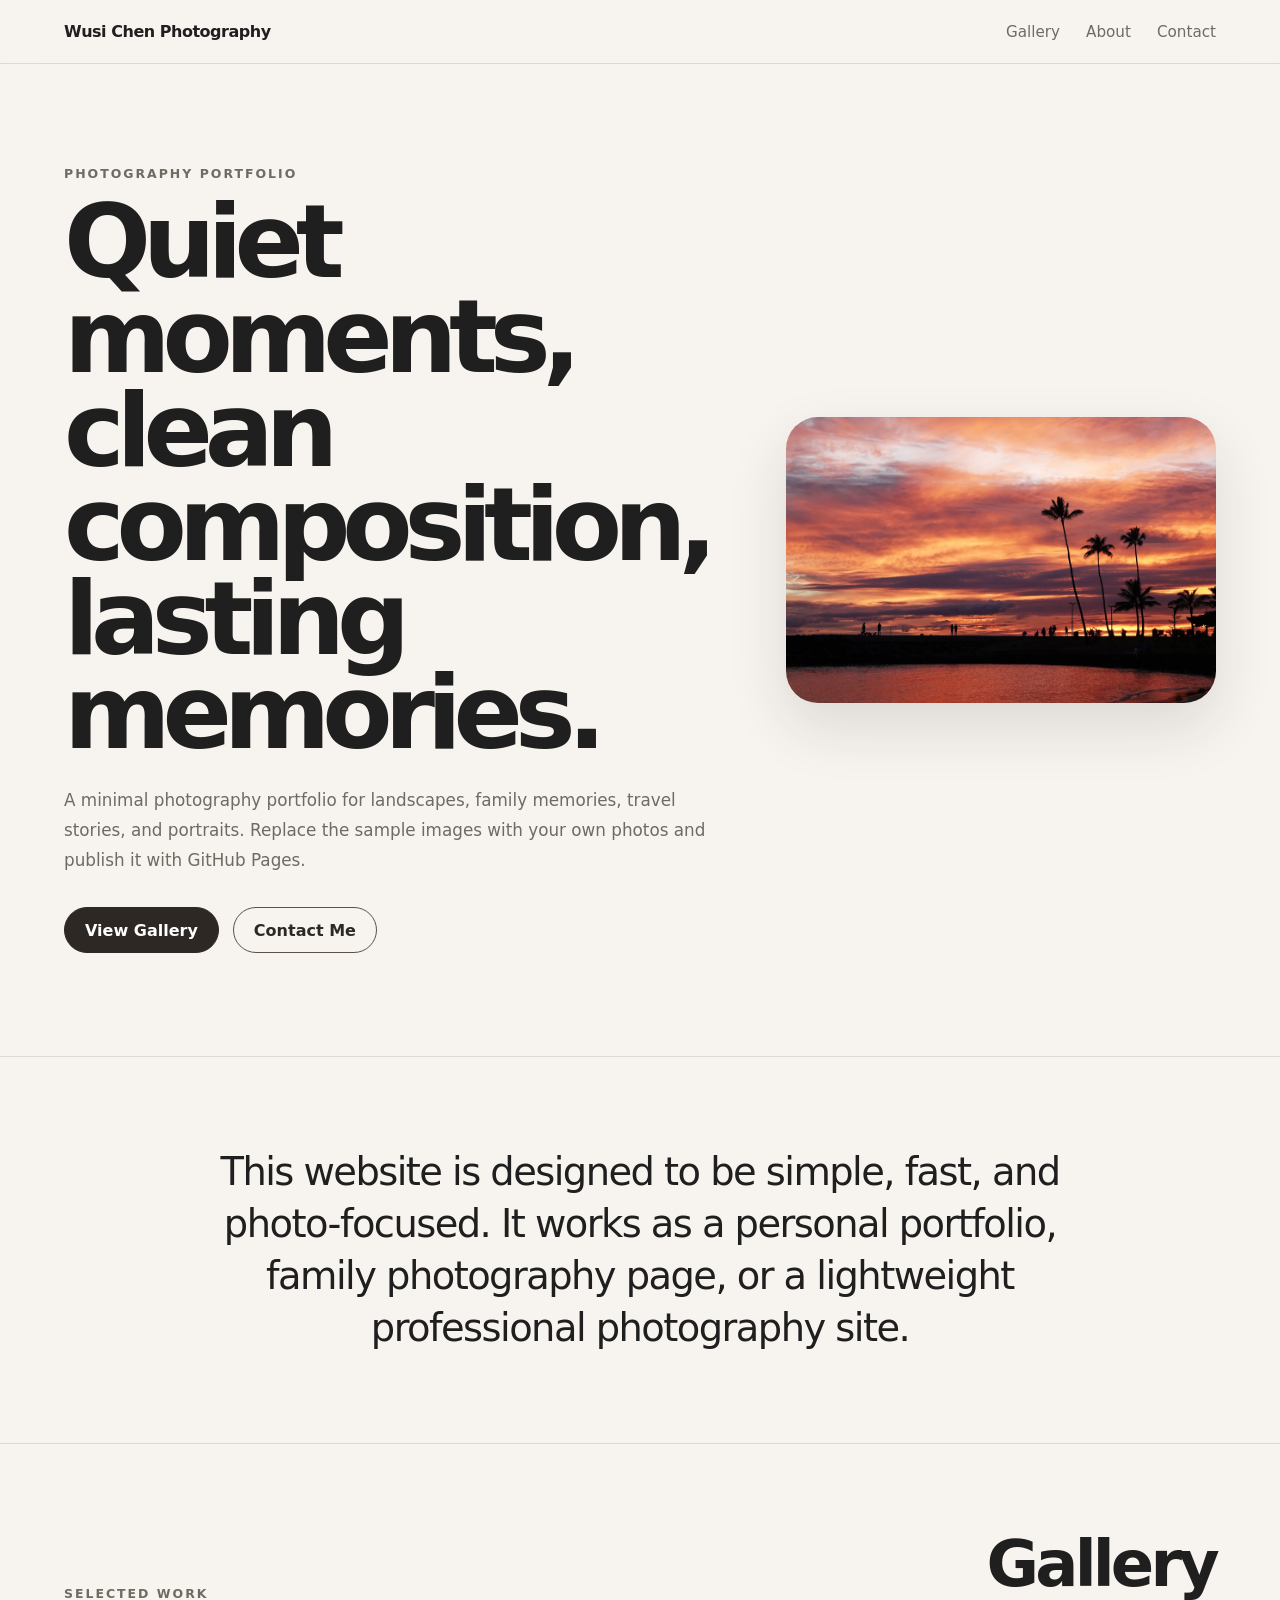
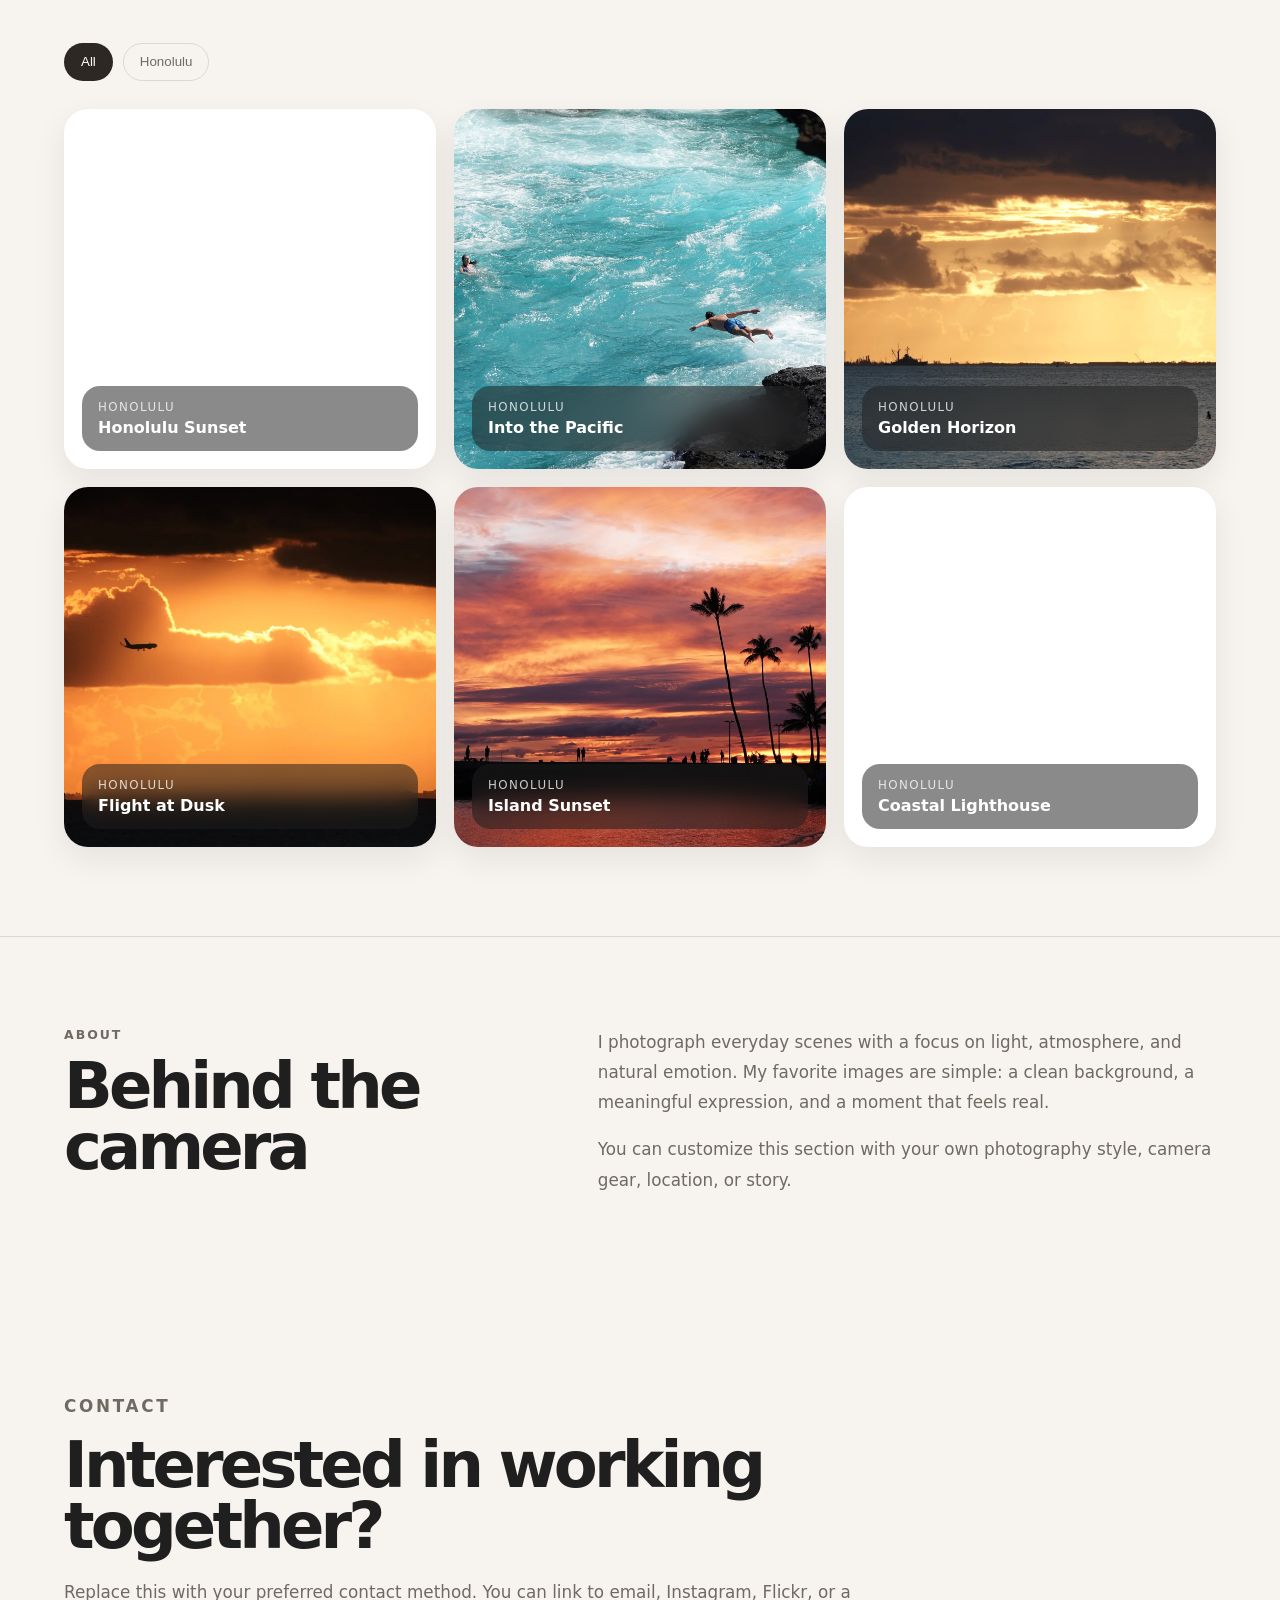
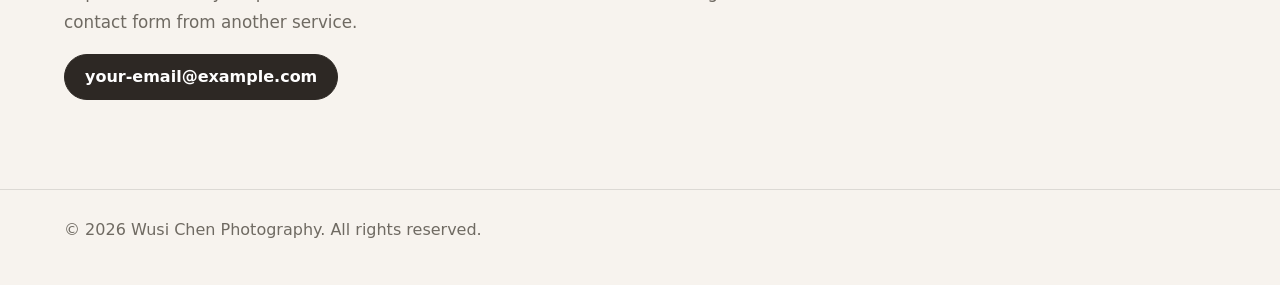
==== docs/index.html @ f258e21d "Update" ====
<!DOCTYPE html>
<html lang="en">
<head>
  <meta charset="UTF-8" />
  <meta name="viewport" content="width=device-width, initial-scale=1.0" />
  <title>Wusi Chen Photography</title>
  <meta name="description" content="A clean photography portfolio website for landscape, family, travel, and portrait photography." />
  <link rel="stylesheet" href="style.css" />
</head>
<body>
  <header class="site-header">
    <a class="logo" href="#home">Wusi Chen Photography</a>
    <button class="nav-toggle" aria-label="Open menu">☰</button>
    <nav class="nav">
      <a href="#gallery">Gallery</a>
      <a href="#about">About</a>
      <a href="#contact">Contact</a>
    </nav>
  </header>

  <main id="home">
    <section class="hero">
      <div class="hero-content">
        <p class="eyebrow">Photography Portfolio</p>
        <h1>Quiet moments, clean composition, lasting memories.</h1>
        <p class="hero-text">
          A minimal photography portfolio for landscapes, family memories, travel stories, and portraits.
          Replace the sample images with your own photos and publish it with GitHub Pages.
        </p>
        <div class="hero-actions">
          <a class="button primary" href="#gallery">View Gallery</a>
          <a class="button secondary" href="#contact">Contact Me</a>
        </div>
      </div>
      <div class="hero-image">
        <img src="assets/photos/DSC02413.webp" alt="Palm trees silhouetted against a vivid Honolulu sunset" fetchpriority="high" />
      </div>
    </section>

    <section class="section intro">
      <p>
        This website is designed to be simple, fast, and photo-focused. It works as a personal portfolio,
        family photography page, or a lightweight professional photography site.
      </p>
    </section>

    <section id="gallery" class="section">
      <div class="section-heading">
        <p class="eyebrow">Selected Work</p>
        <h2>Gallery</h2>
      </div>

      <div class="filter-bar" aria-label="Photo location filters">
        <button class="filter active" data-filter="all">All</button>
        <button class="filter" data-filter="honolulu">Honolulu</button>
      </div>

      <div class="gallery-grid">
        <figure class="photo-card" data-location="honolulu">
          <img src="assets/photos/DSC00319.webp" alt="Sunset glowing over the ocean in Honolulu" loading="lazy" decoding="async" />
          <figcaption>
            <span>Honolulu</span>
            <strong>Honolulu Sunset</strong>
          </figcaption>
        </figure>
        <figure class="photo-card" data-location="honolulu">
          <img src="assets/photos/DSC00466.webp" alt="Swimmers diving into turquoise Pacific waves" loading="lazy" decoding="async" />
          <figcaption>
            <span>Honolulu</span>
            <strong>Into the Pacific</strong>
          </figcaption>
        </figure>
        <figure class="photo-card" data-location="honolulu">
          <img src="assets/photos/DSC01789.webp" alt="Paddleboarders beneath a dramatic golden sky" loading="lazy" decoding="async" />
          <figcaption>
            <span>Honolulu</span>
            <strong>Golden Horizon</strong>
          </figcaption>
        </figure>
        <figure class="photo-card" data-location="honolulu">
          <img src="assets/photos/DSC01825.webp" alt="Airplane crossing orange sunset clouds over Honolulu" loading="lazy" decoding="async" />
          <figcaption>
            <span>Honolulu</span>
            <strong>Flight at Dusk</strong>
          </figcaption>
        </figure>
        <figure class="photo-card" data-location="honolulu">
          <img src="assets/photos/DSC02413.webp" alt="Palm trees silhouetted against a colorful island sunset" loading="lazy" decoding="async" />
          <figcaption>
            <span>Honolulu</span>
            <strong>Island Sunset</strong>
          </figcaption>
        </figure>
        <figure class="photo-card" data-location="honolulu">
          <img src="assets/photos/DSC05576.webp" alt="White lighthouse overlooking turquoise ocean waves" loading="lazy" decoding="async" />
          <figcaption>
            <span>Honolulu</span>
            <strong>Coastal Lighthouse</strong>
          </figcaption>
        </figure>
      </div>
    </section>

    <section id="about" class="section split">
      <div>
        <p class="eyebrow">About</p>
        <h2>Behind the camera</h2>
      </div>
      <div class="copy">
        <p>
          I photograph everyday scenes with a focus on light, atmosphere, and natural emotion.
          My favorite images are simple: a clean background, a meaningful expression, and a moment that feels real.
        </p>
        <p>
          You can customize this section with your own photography style, camera gear, location, or story.
        </p>
      </div>
    </section>

    <section id="contact" class="section contact">
      <p class="eyebrow">Contact</p>
      <h2>Interested in working together?</h2>
      <p>
        Replace this with your preferred contact method. You can link to email, Instagram, Flickr,
        or a contact form from another service.
      </p>
      <a class="button primary" href="mailto:your-email@example.com">your-email@example.com</a>
    </section>
  </main>

  <footer class="site-footer">
    <p>© <span id="year"></span> Wusi Chen Photography. All rights reserved.</p>
  </footer>

  <div class="lightbox" role="dialog" aria-modal="true" aria-label="Photo preview" hidden>
    <button class="lightbox-close" type="button" aria-label="Close photo preview">&times;</button>
    <figure class="lightbox-content">
      <img class="lightbox-image" src="" alt="" />
      <figcaption class="lightbox-caption"></figcaption>
    </figure>
  </div>

  <script src="script.js"></script>
</body>
</html>
---- docs/style.css ----
:root {
  --bg: #f7f3ee;
  --text: #1f1f1f;
  --muted: #6f6a62;
  --card: #ffffff;
  --line: rgba(31, 31, 31, 0.12);
  --accent: #5c5147;
  --accent-dark: #2d2824;
  --shadow: 0 24px 60px rgba(31, 31, 31, 0.12);
}

* {
  box-sizing: border-box;
}

html {
  scroll-behavior: smooth;
}

body {
  margin: 0;
  font-family: Inter, ui-sans-serif, system-ui, -apple-system, BlinkMacSystemFont, "Segoe UI", sans-serif;
  color: var(--text);
  background: var(--bg);
}

body.lightbox-open {
  overflow: hidden;
}

img {
  display: block;
  width: 100%;
}

a {
  color: inherit;
  text-decoration: none;
}

.site-header {
  position: sticky;
  top: 0;
  z-index: 10;
  display: flex;
  align-items: center;
  justify-content: space-between;
  padding: 22px clamp(20px, 5vw, 72px);
  background: rgba(247, 243, 238, 0.86);
  border-bottom: 1px solid var(--line);
  backdrop-filter: blur(16px);
}

.logo {
  font-weight: 700;
  letter-spacing: -0.03em;
}

.nav {
  display: flex;
  align-items: center;
  gap: 26px;
  color: var(--muted);
  font-size: 0.95rem;
}

.nav a:hover {
  color: var(--text);
}

.nav-toggle {
  display: none;
  border: 0;
  background: transparent;
  font-size: 1.7rem;
  cursor: pointer;
}

.hero {
  display: grid;
  grid-template-columns: 1fr minmax(320px, 560px);
  align-items: center;
  gap: clamp(30px, 6vw, 80px);
  padding: clamp(56px, 8vw, 110px) clamp(20px, 5vw, 72px);
}

.hero-content {
  max-width: 720px;
}

.eyebrow {
  margin: 0 0 14px;
  color: var(--muted);
  font-size: 0.78rem;
  font-weight: 700;
  letter-spacing: 0.16em;
  text-transform: uppercase;
}

h1, h2, h3, p {
  margin-top: 0;
}

h1 {
  margin-bottom: 24px;
  font-size: clamp(3rem, 8vw, 7.4rem);
  line-height: 0.92;
  letter-spacing: -0.08em;
}

h2 {
  margin-bottom: 20px;
  font-size: clamp(2rem, 5vw, 4.4rem);
  line-height: 0.95;
  letter-spacing: -0.06em;
}

h3 {
  margin-bottom: 10px;
  font-size: 1.2rem;
}

.hero-text,
.copy p,
.intro p,
.contact p {
  color: var(--muted);
  font-size: 1.05rem;
  line-height: 1.8;
}

.hero-actions {
  display: flex;
  flex-wrap: wrap;
  gap: 14px;
  margin-top: 32px;
}

.button {
  display: inline-flex;
  align-items: center;
  justify-content: center;
  min-height: 46px;
  padding: 0 20px;
  border: 1px solid var(--accent);
  border-radius: 999px;
  font-weight: 700;
  transition: transform 0.2s ease, background 0.2s ease;
}

.button:hover {
  transform: translateY(-2px);
}

.button.primary {
  color: #fff;
  background: var(--accent-dark);
  border-color: var(--accent-dark);
}

.button.secondary {
  color: var(--accent-dark);
}

.hero-image {
  overflow: hidden;
  border-radius: 32px;
  box-shadow: var(--shadow);
}

.section {
  padding: clamp(54px, 7vw, 96px) clamp(20px, 5vw, 72px);
}

.intro {
  border-top: 1px solid var(--line);
  border-bottom: 1px solid var(--line);
}

.intro p {
  max-width: 920px;
  margin: 0 auto;
  font-size: clamp(1.35rem, 3vw, 2.4rem);
  line-height: 1.35;
  letter-spacing: -0.04em;
  text-align: center;
  color: var(--text);
}

.section-heading {
  display: flex;
  align-items: end;
  justify-content: space-between;
  gap: 24px;
  margin-bottom: 28px;
}

.filter-bar {
  display: flex;
  flex-wrap: wrap;
  gap: 10px;
  margin-bottom: 28px;
}

.filter {
  min-height: 38px;
  padding: 0 16px;
  border: 1px solid var(--line);
  border-radius: 999px;
  color: var(--muted);
  background: transparent;
  cursor: pointer;
}

.filter.active,
.filter:hover {
  color: #fff;
  background: var(--accent-dark);
}

.gallery-grid {
  display: grid;
  grid-template-columns: repeat(3, 1fr);
  gap: 18px;
}

.photo-card {
  position: relative;
  overflow: hidden;
  height: 360px;
  margin: 0;
  border-radius: 24px;
  background: var(--card);
  box-shadow: 0 12px 32px rgba(31, 31, 31, 0.08);
  cursor: zoom-in;
}

.photo-card:focus-visible {
  outline: 3px solid var(--accent);
  outline-offset: 4px;
}

.photo-card img {
  height: 100%;
  object-fit: cover;
  transition: transform 0.45s ease;
}

.photo-card:hover img {
  transform: scale(1.045);
}

.photo-card figcaption {
  position: absolute;
  left: 18px;
  right: 18px;
  bottom: 18px;
  padding: 14px 16px;
  border-radius: 18px;
  color: #fff;
  background: rgba(31, 31, 31, 0.52);
  backdrop-filter: blur(12px);
}

.photo-card figcaption span {
  display: block;
  margin-bottom: 4px;
  font-size: 0.74rem;
  letter-spacing: 0.12em;
  text-transform: uppercase;
  opacity: 0.78;
}

.photo-card figcaption strong {
  font-size: 1rem;
}

.split {
  display: grid;
  grid-template-columns: 0.85fr 1.15fr;
  gap: clamp(28px, 6vw, 90px);
  border-top: 1px solid var(--line);
}

.copy {
  max-width: 760px;
}

.contact {
  max-width: 980px;
}

.site-footer {
  padding: 30px clamp(20px, 5vw, 72px);
  color: var(--muted);
  border-top: 1px solid var(--line);
}

.lightbox {
  position: fixed;
  inset: 0;
  z-index: 100;
  display: grid;
  place-items: center;
  padding: clamp(24px, 5vw, 64px);
  background: rgba(20, 18, 16, 0.9);
  opacity: 0;
  transition: opacity 0.2s ease;
}

.lightbox[hidden] {
  display: none;
}

.lightbox.open {
  opacity: 1;
}

.lightbox-content {
  max-width: min(1100px, 92vw);
  max-height: 88vh;
  margin: 0;
}

.lightbox-image {
  max-width: 100%;
  max-height: 80vh;
  width: auto;
  margin: 0 auto;
  border-radius: 18px;
  box-shadow: 0 30px 90px rgba(0, 0, 0, 0.4);
}

.lightbox-caption {
  margin-top: 14px;
  color: #fff;
  text-align: center;
  font-weight: 700;
}

.lightbox-close {
  position: absolute;
  top: 20px;
  right: 24px;
  width: 48px;
  height: 48px;
  border: 1px solid rgba(255, 255, 255, 0.35);
  border-radius: 50%;
  color: #fff;
  background: rgba(255, 255, 255, 0.1);
  font-size: 2rem;
  line-height: 1;
  cursor: pointer;
}

.lightbox-close:hover,
.lightbox-close:focus-visible {
  background: rgba(255, 255, 255, 0.22);
  outline: none;
}

@media (max-width: 900px) {
  .hero,
  .split,
  .gallery-grid {
    grid-template-columns: 1fr;
  }

  .hero-image {
    order: -1;
  }

  .photo-card {
    height: 300px;
  }

  .nav-toggle {
    display: block;
  }

  .nav {
    position: absolute;
    top: 73px;
    left: 20px;
    right: 20px;
    display: none;
    flex-direction: column;
    align-items: stretch;
    gap: 0;
    padding: 16px;
    border: 1px solid var(--line);
    border-radius: 18px;
    background: var(--bg);
    box-shadow: var(--shadow);
  }

  .nav.open {
    display: flex;
  }

  .nav a {
    padding: 12px 4px;
  }
}

@media (max-width: 560px) {
  .site-header {
    padding: 18px 20px;
  }

  h1 {
    font-size: clamp(2.5rem, 17vw, 4.8rem);
  }

  .hero-actions {
    flex-direction: column;
    align-items: stretch;
  }

  .button {
    width: 100%;
  }
}
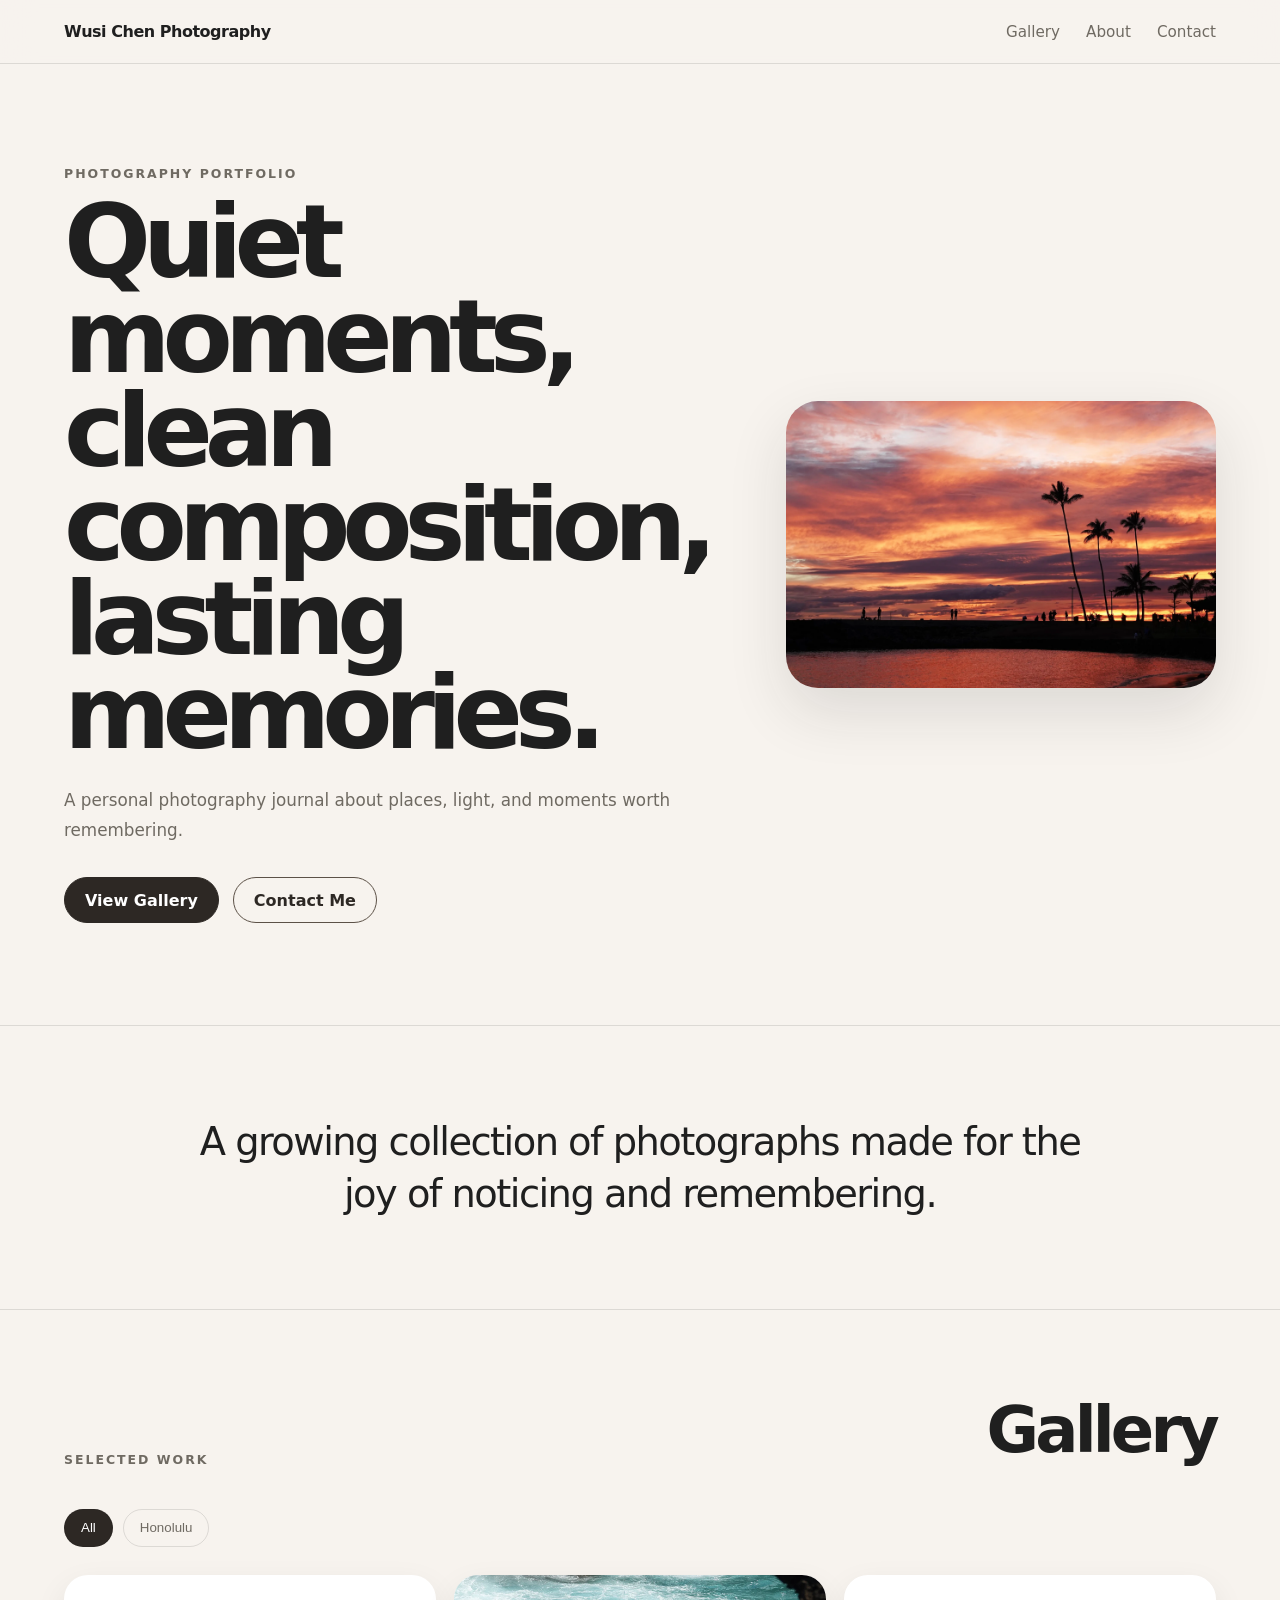
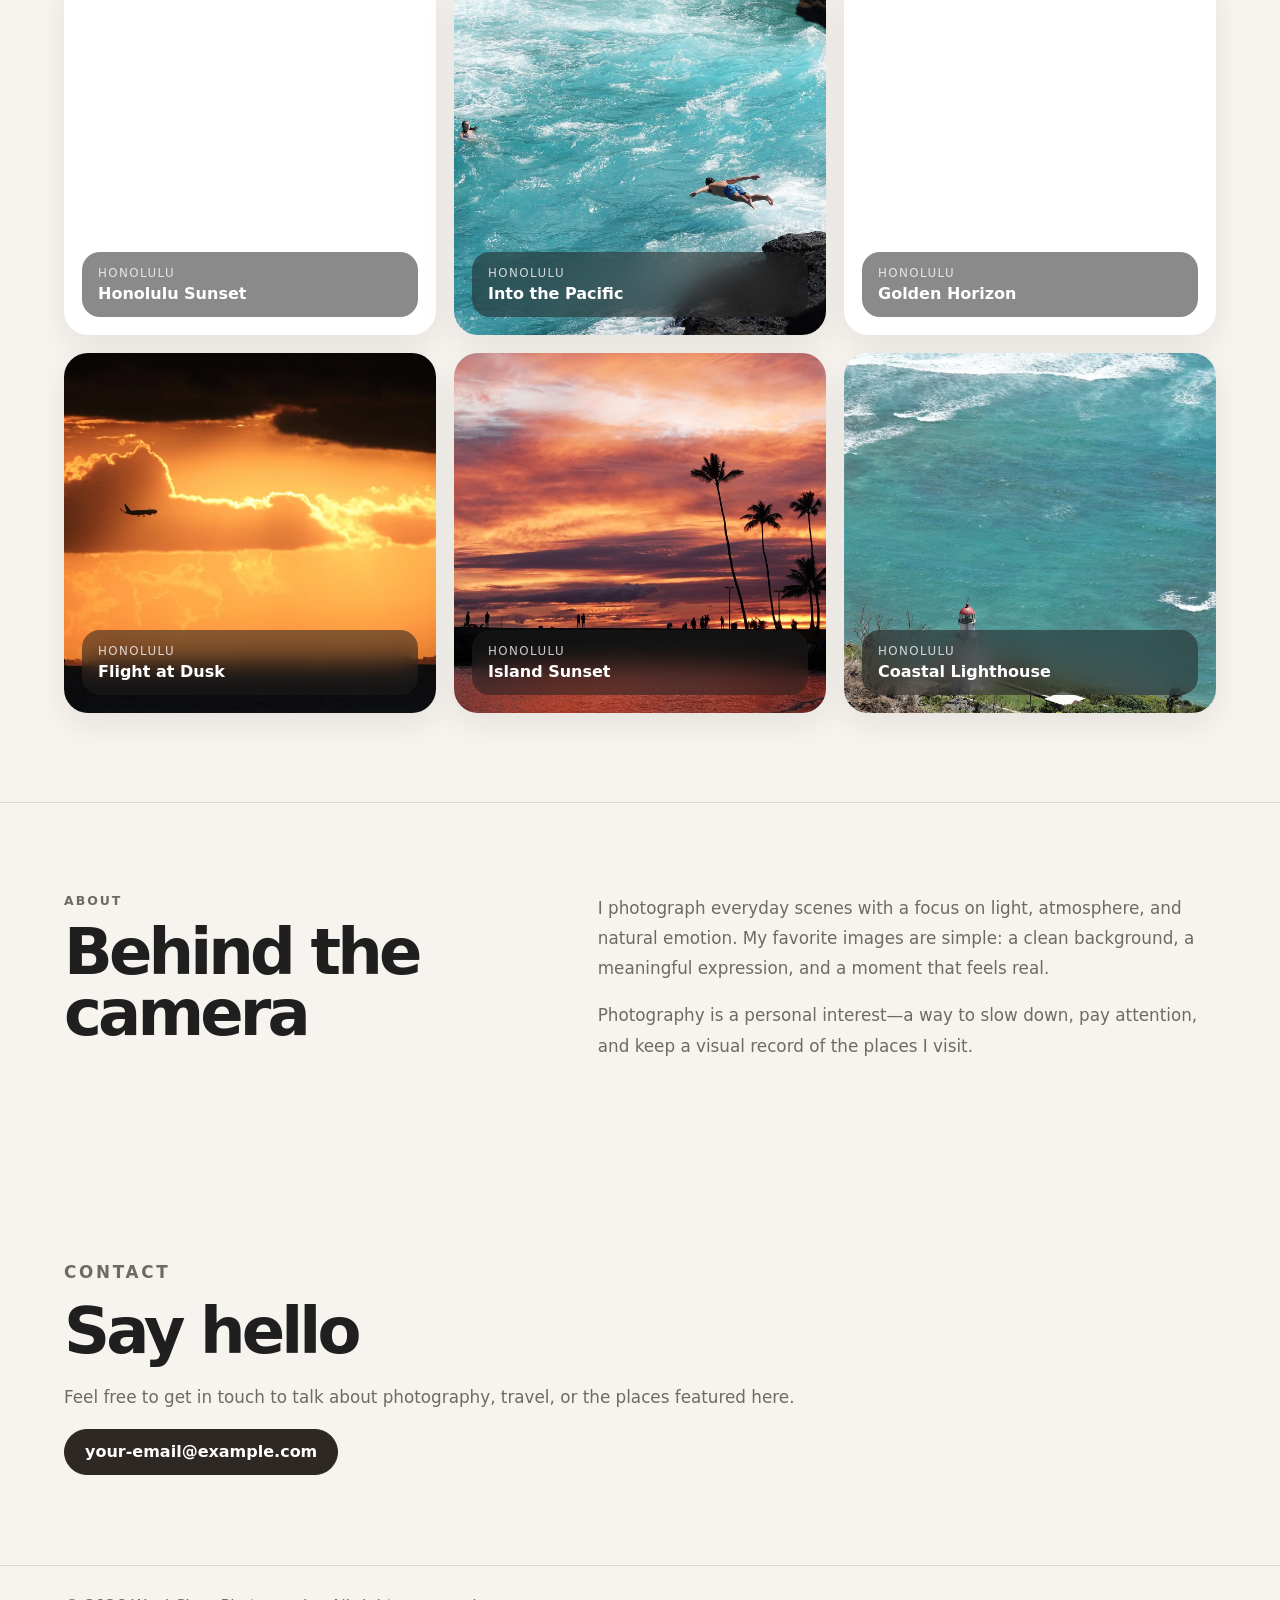
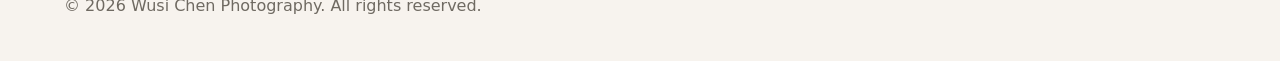
==== commit 124e7c07: "Update" ====
--- a/docs/index.html
+++ b/docs/index.html
@@ -4,7 +4,7 @@
   <meta charset="UTF-8" />
   <meta name="viewport" content="width=device-width, initial-scale=1.0" />
   <title>Wusi Chen Photography</title>
-  <meta name="description" content="A clean photography portfolio website for landscape, family, travel, and portrait photography." />
+  <meta name="description" content="A personal photography journal by Wusi Chen, featuring places, light, and travel memories." />
   <link rel="stylesheet" href="style.css" />
 </head>
 <body>
@@ -24,8 +24,7 @@
         <p class="eyebrow">Photography Portfolio</p>
         <h1>Quiet moments, clean composition, lasting memories.</h1>
         <p class="hero-text">
-          A minimal photography portfolio for landscapes, family memories, travel stories, and portraits.
-          Replace the sample images with your own photos and publish it with GitHub Pages.
+          A personal photography journal about places, light, and moments worth remembering.
         </p>
         <div class="hero-actions">
           <a class="button primary" href="#gallery">View Gallery</a>
@@ -39,8 +38,7 @@
 
     <section class="section intro">
       <p>
-        This website is designed to be simple, fast, and photo-focused. It works as a personal portfolio,
-        family photography page, or a lightweight professional photography site.
+        A growing collection of photographs made for the joy of noticing and remembering.
       </p>
     </section>
 
@@ -112,17 +110,16 @@
           My favorite images are simple: a clean background, a meaningful expression, and a moment that feels real.
         </p>
         <p>
-          You can customize this section with your own photography style, camera gear, location, or story.
+          Photography is a personal interest—a way to slow down, pay attention, and keep a visual record of the places I visit.
         </p>
       </div>
     </section>
 
     <section id="contact" class="section contact">
       <p class="eyebrow">Contact</p>
-      <h2>Interested in working together?</h2>
+      <h2>Say hello</h2>
       <p>
-        Replace this with your preferred contact method. You can link to email, Instagram, Flickr,
-        or a contact form from another service.
+        Feel free to get in touch to talk about photography, travel, or the places featured here.
       </p>
       <a class="button primary" href="mailto:your-email@example.com">your-email@example.com</a>
     </section>
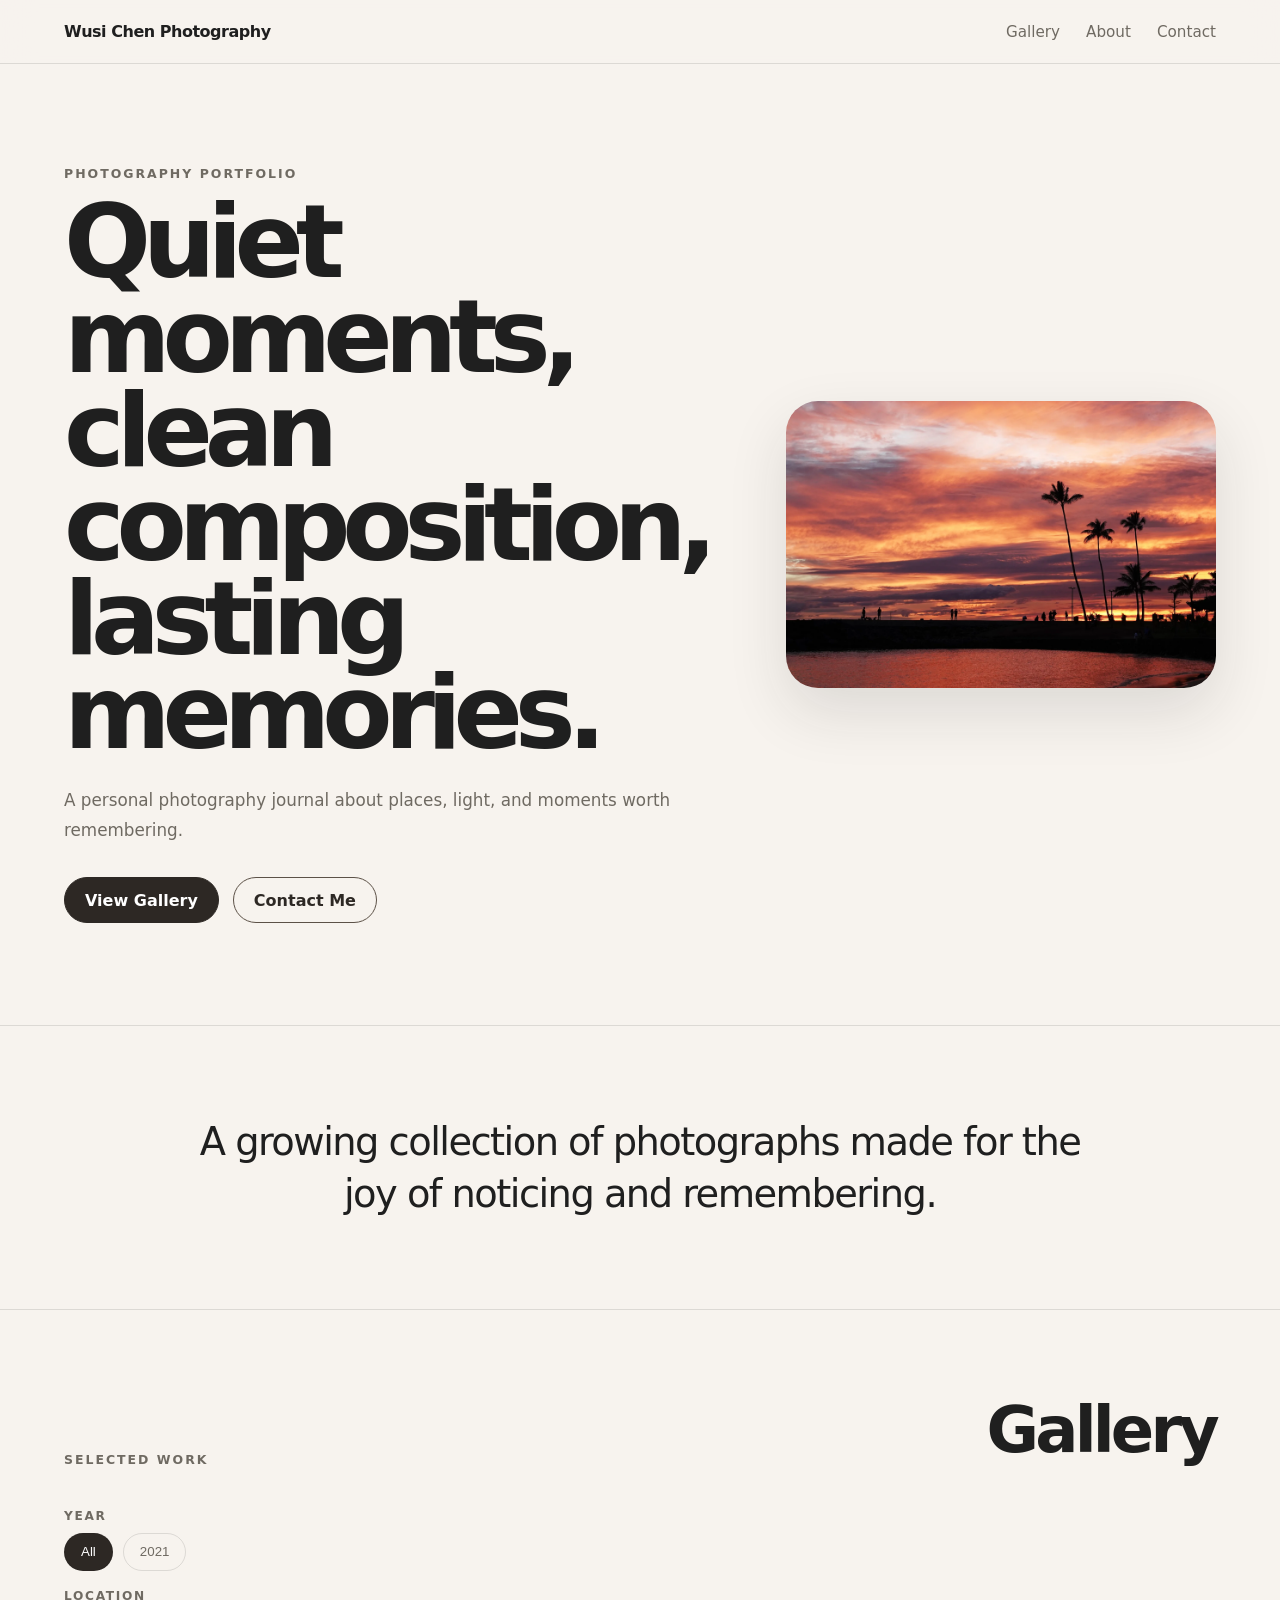
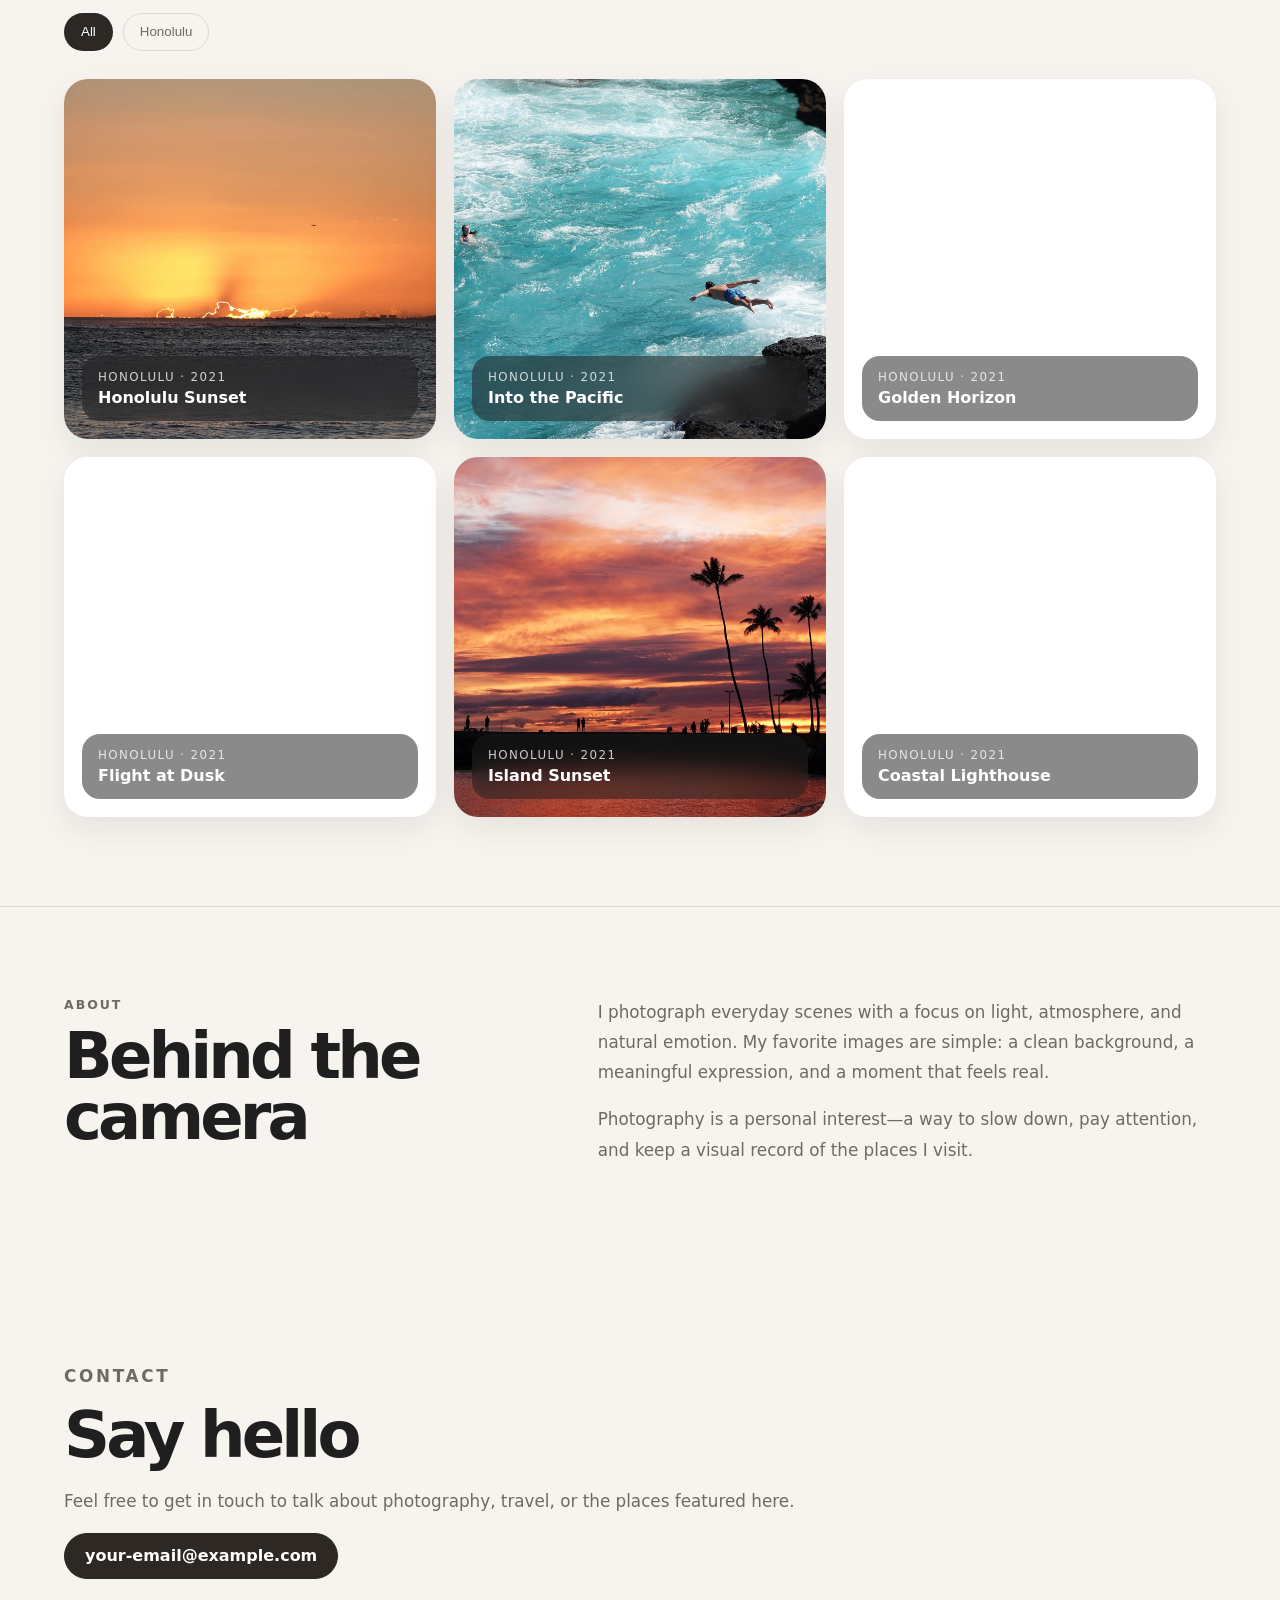
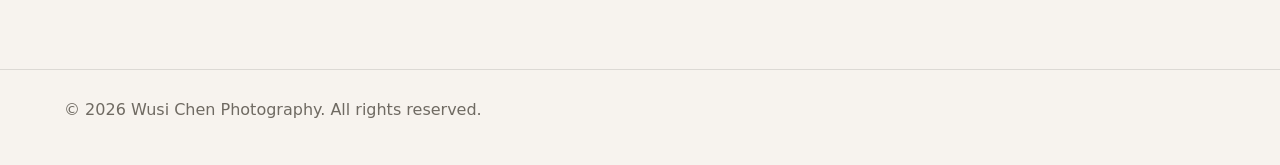
==== commit 4489a5ae: "Add year" ====
--- a/docs/index.html
+++ b/docs/index.html
@@ -48,55 +48,24 @@
         <h2>Gallery</h2>
       </div>
 
-      <div class="filter-bar" aria-label="Photo location filters">
-        <button class="filter active" data-filter="all">All</button>
-        <button class="filter" data-filter="honolulu">Honolulu</button>
+      <div class="gallery-filters" aria-label="Photo filters">
+        <div>
+          <p class="filter-label">Year</p>
+          <div class="filter-bar" data-filter-type="year" aria-label="Photo year filters">
+            <button class="filter active" data-filter="all">All</button>
+          </div>
+        </div>
+        <div>
+          <p class="filter-label">Location</p>
+          <div class="filter-bar" data-filter-type="location" aria-label="Photo location filters">
+            <button class="filter active" data-filter="all">All</button>
+          </div>
+        </div>
       </div>
 
       <div class="gallery-grid">
-        <figure class="photo-card" data-location="honolulu">
-          <img src="assets/photos/DSC00319.webp" alt="Sunset glowing over the ocean in Honolulu" loading="lazy" decoding="async" />
-          <figcaption>
-            <span>Honolulu</span>
-            <strong>Honolulu Sunset</strong>
-          </figcaption>
-        </figure>
-        <figure class="photo-card" data-location="honolulu">
-          <img src="assets/photos/DSC00466.webp" alt="Swimmers diving into turquoise Pacific waves" loading="lazy" decoding="async" />
-          <figcaption>
-            <span>Honolulu</span>
-            <strong>Into the Pacific</strong>
-          </figcaption>
-        </figure>
-        <figure class="photo-card" data-location="honolulu">
-          <img src="assets/photos/DSC01789.webp" alt="Paddleboarders beneath a dramatic golden sky" loading="lazy" decoding="async" />
-          <figcaption>
-            <span>Honolulu</span>
-            <strong>Golden Horizon</strong>
-          </figcaption>
-        </figure>
-        <figure class="photo-card" data-location="honolulu">
-          <img src="assets/photos/DSC01825.webp" alt="Airplane crossing orange sunset clouds over Honolulu" loading="lazy" decoding="async" />
-          <figcaption>
-            <span>Honolulu</span>
-            <strong>Flight at Dusk</strong>
-          </figcaption>
-        </figure>
-        <figure class="photo-card" data-location="honolulu">
-          <img src="assets/photos/DSC02413.webp" alt="Palm trees silhouetted against a colorful island sunset" loading="lazy" decoding="async" />
-          <figcaption>
-            <span>Honolulu</span>
-            <strong>Island Sunset</strong>
-          </figcaption>
-        </figure>
-        <figure class="photo-card" data-location="honolulu">
-          <img src="assets/photos/DSC05576.webp" alt="White lighthouse overlooking turquoise ocean waves" loading="lazy" decoding="async" />
-          <figcaption>
-            <span>Honolulu</span>
-            <strong>Coastal Lighthouse</strong>
-          </figcaption>
-        </figure>
       </div>
+      <p class="gallery-message" hidden></p>
     </section>
 
     <section id="about" class="section split">
--- a/docs/style.css
+++ b/docs/style.css
@@ -195,11 +195,25 @@
   margin-bottom: 28px;
 }
 
+.gallery-filters {
+  display: grid;
+  gap: 18px;
+  margin-bottom: 28px;
+}
+
+.filter-label {
+  margin: 0 0 10px;
+  color: var(--muted);
+  font-size: 0.76rem;
+  font-weight: 700;
+  letter-spacing: 0.14em;
+  text-transform: uppercase;
+}
+
 .filter-bar {
   display: flex;
   flex-wrap: wrap;
   gap: 10px;
-  margin-bottom: 28px;
 }
 
 .filter {
@@ -222,6 +236,12 @@
   display: grid;
   grid-template-columns: repeat(3, 1fr);
   gap: 18px;
+}
+
+.gallery-message {
+  margin: 18px 0 0;
+  color: var(--muted);
+  line-height: 1.7;
 }
 
 .photo-card {
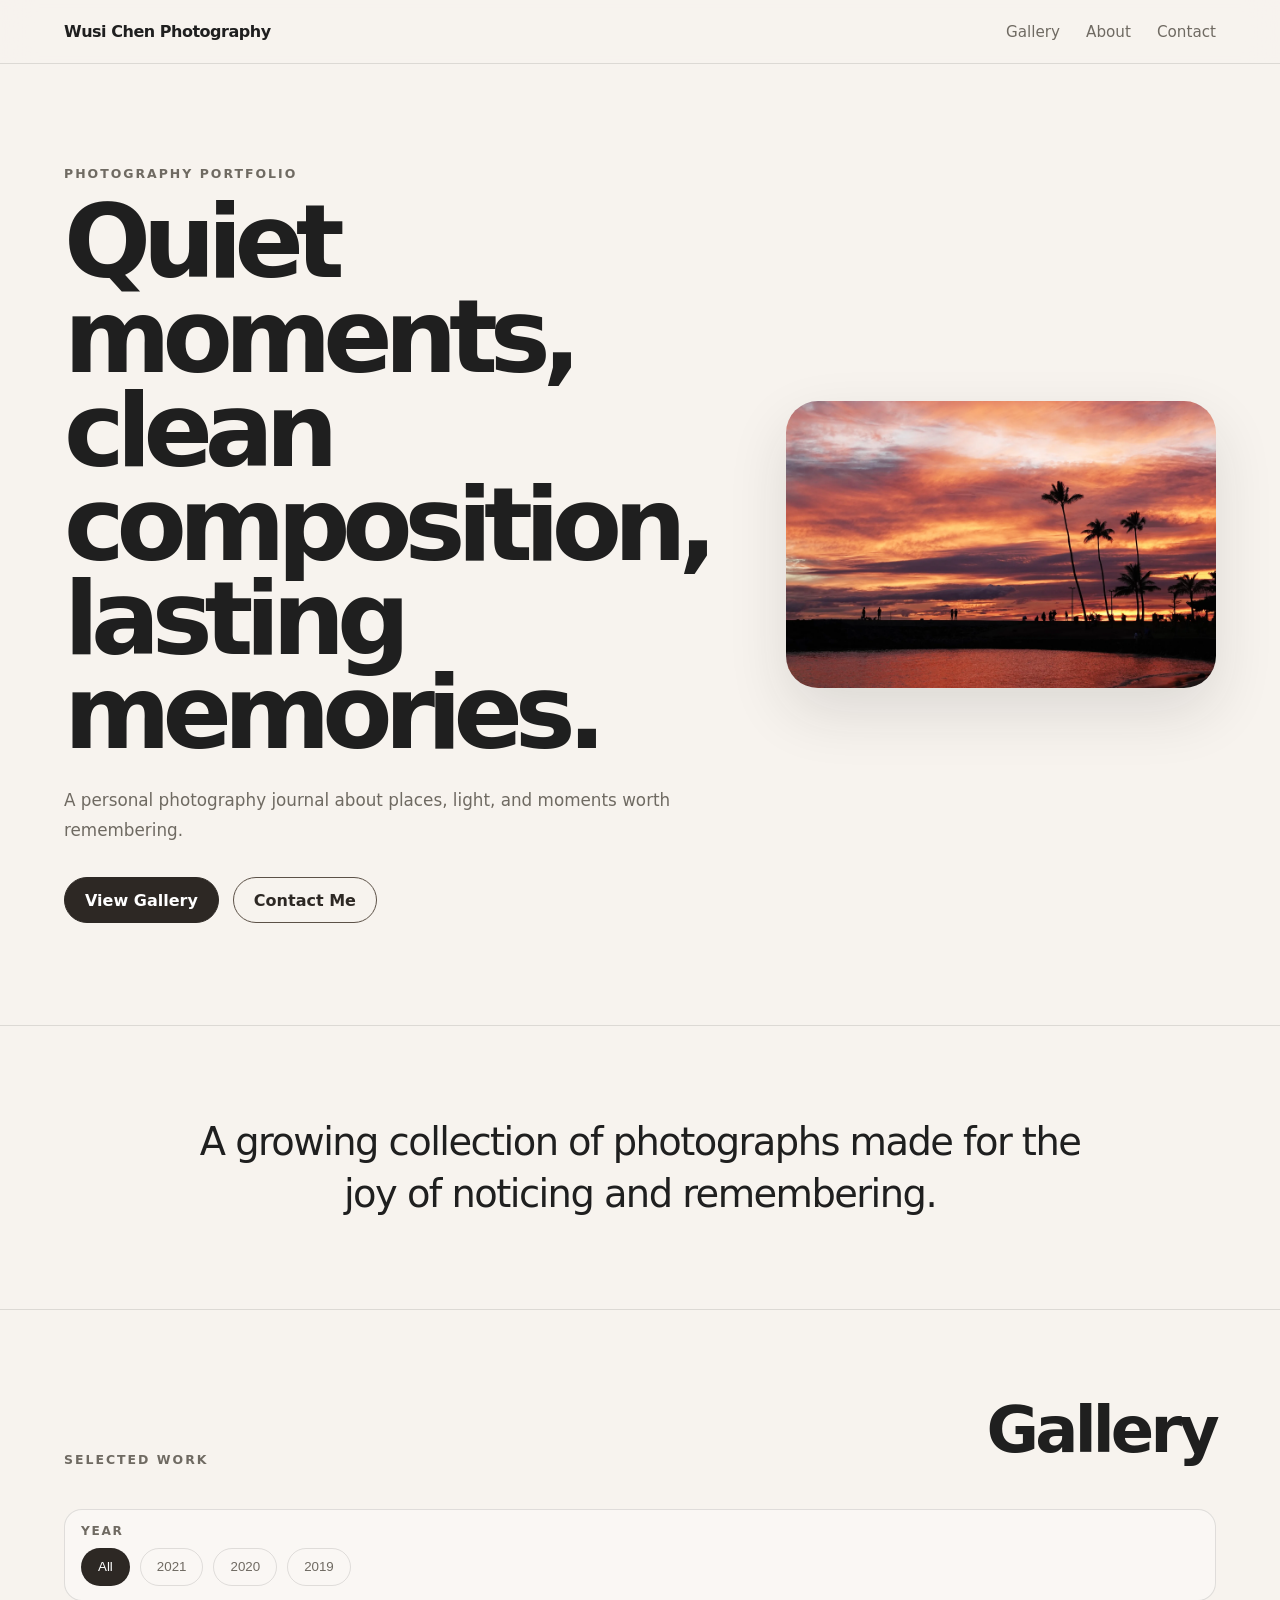
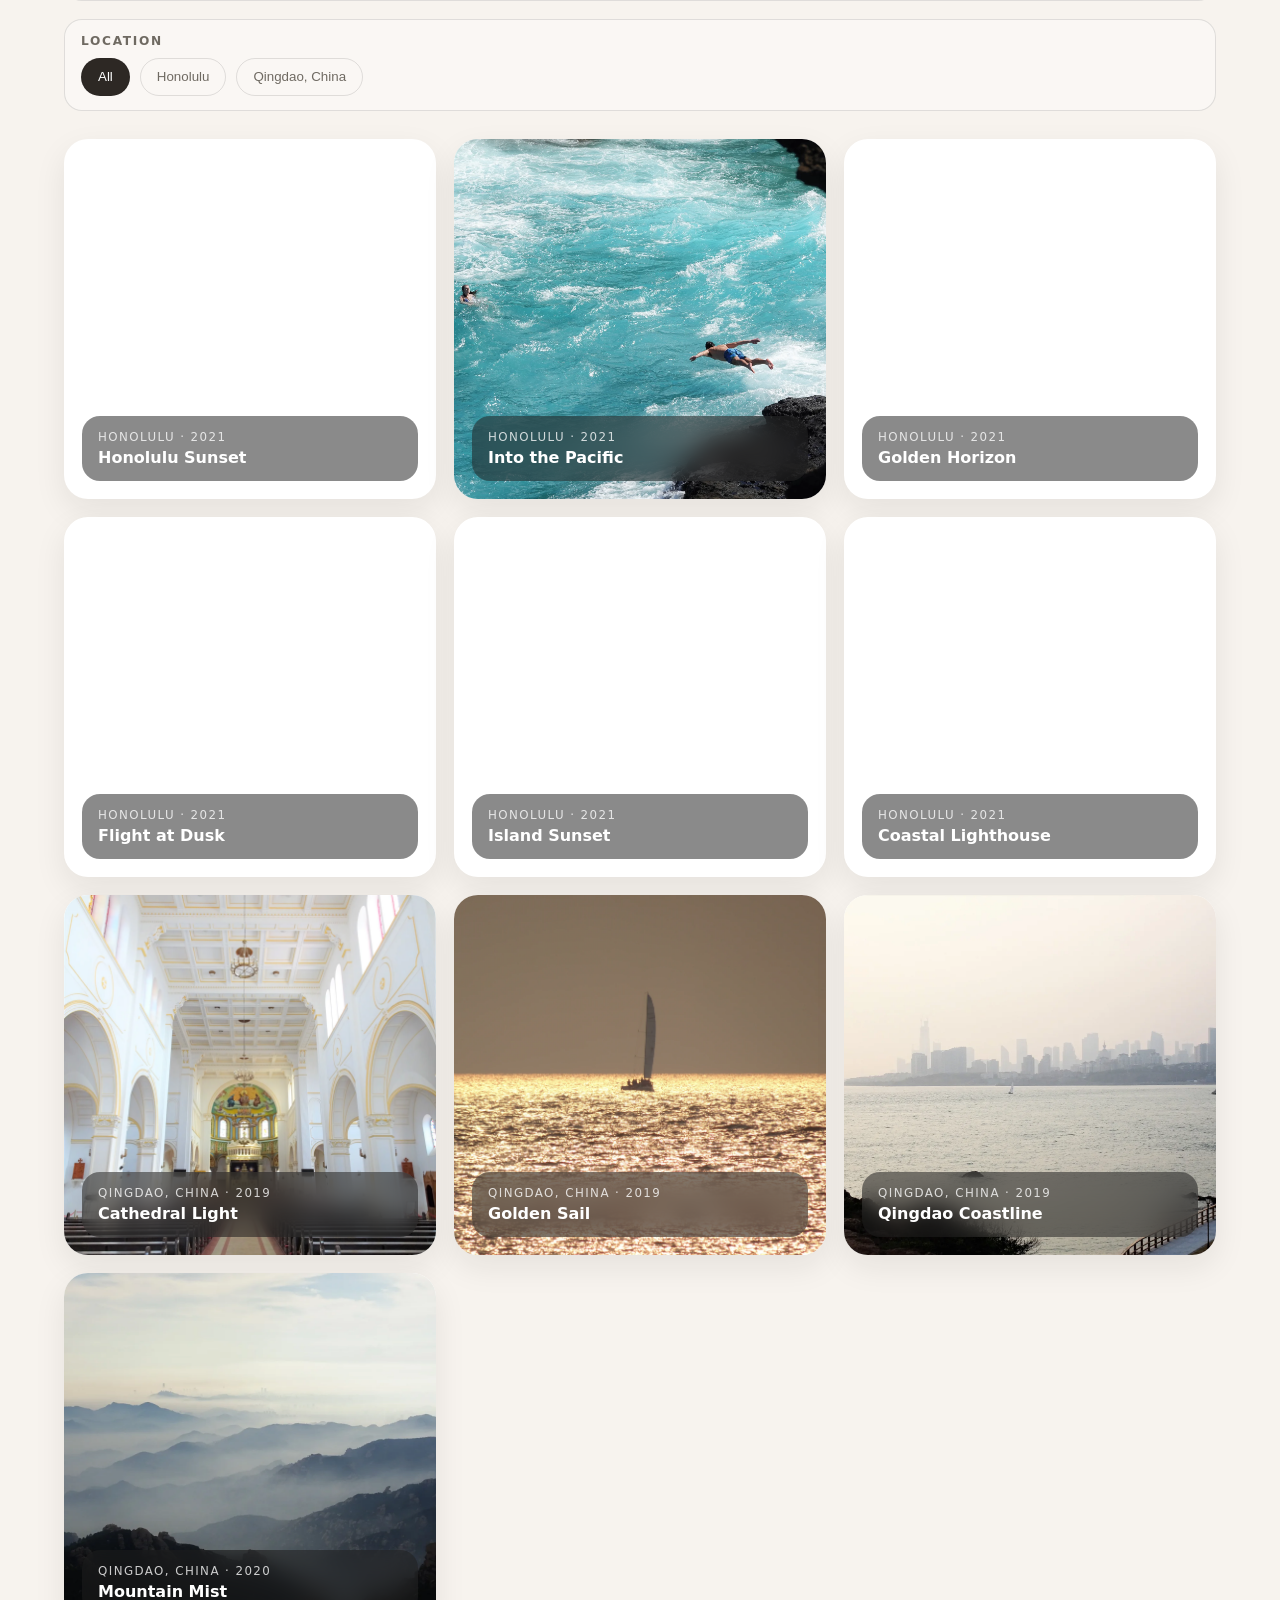
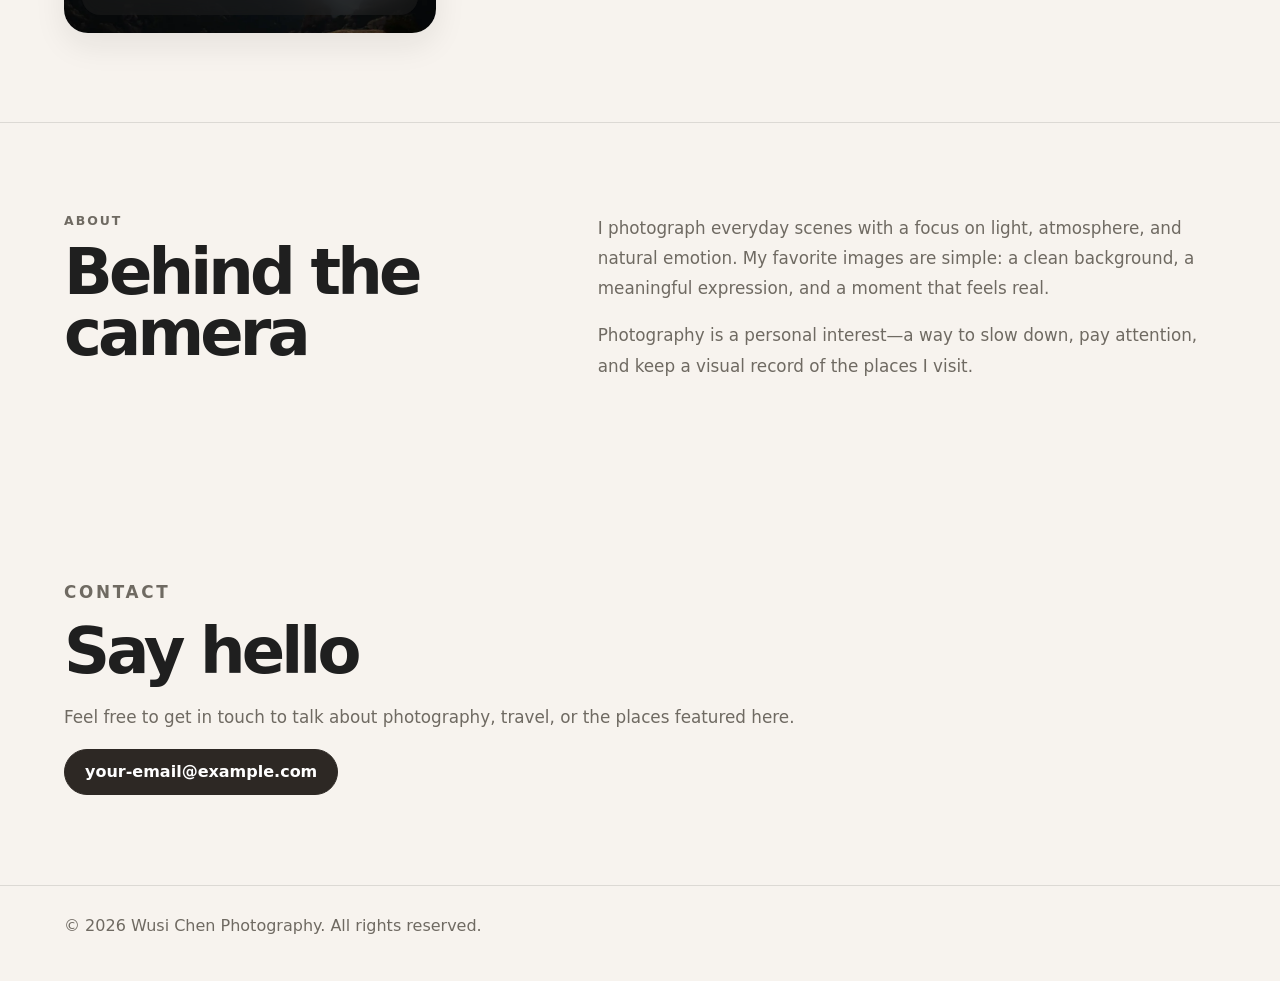
==== commit 0c9f00ae: "Add photo" ====
--- a/docs/index.html
+++ b/docs/index.html
@@ -49,15 +49,15 @@
       </div>
 
       <div class="gallery-filters" aria-label="Photo filters">
-        <div>
+        <div class="filter-group">
           <p class="filter-label">Year</p>
-          <div class="filter-bar" data-filter-type="year" aria-label="Photo year filters">
+          <div id="year-filters" class="filter-bar" aria-label="Photo year filters">
             <button class="filter active" data-filter="all">All</button>
           </div>
         </div>
-        <div>
+        <div class="filter-group">
           <p class="filter-label">Location</p>
-          <div class="filter-bar" data-filter-type="location" aria-label="Photo location filters">
+          <div id="location-filters" class="filter-bar" aria-label="Photo location filters">
             <button class="filter active" data-filter="all">All</button>
           </div>
         </div>
--- a/docs/style.css
+++ b/docs/style.css
@@ -199,6 +199,13 @@
   display: grid;
   gap: 18px;
   margin-bottom: 28px;
+}
+
+.filter-group {
+  padding: 14px 16px;
+  border: 1px solid var(--line);
+  border-radius: 18px;
+  background: rgba(255, 255, 255, 0.38);
 }
 
 .filter-label {
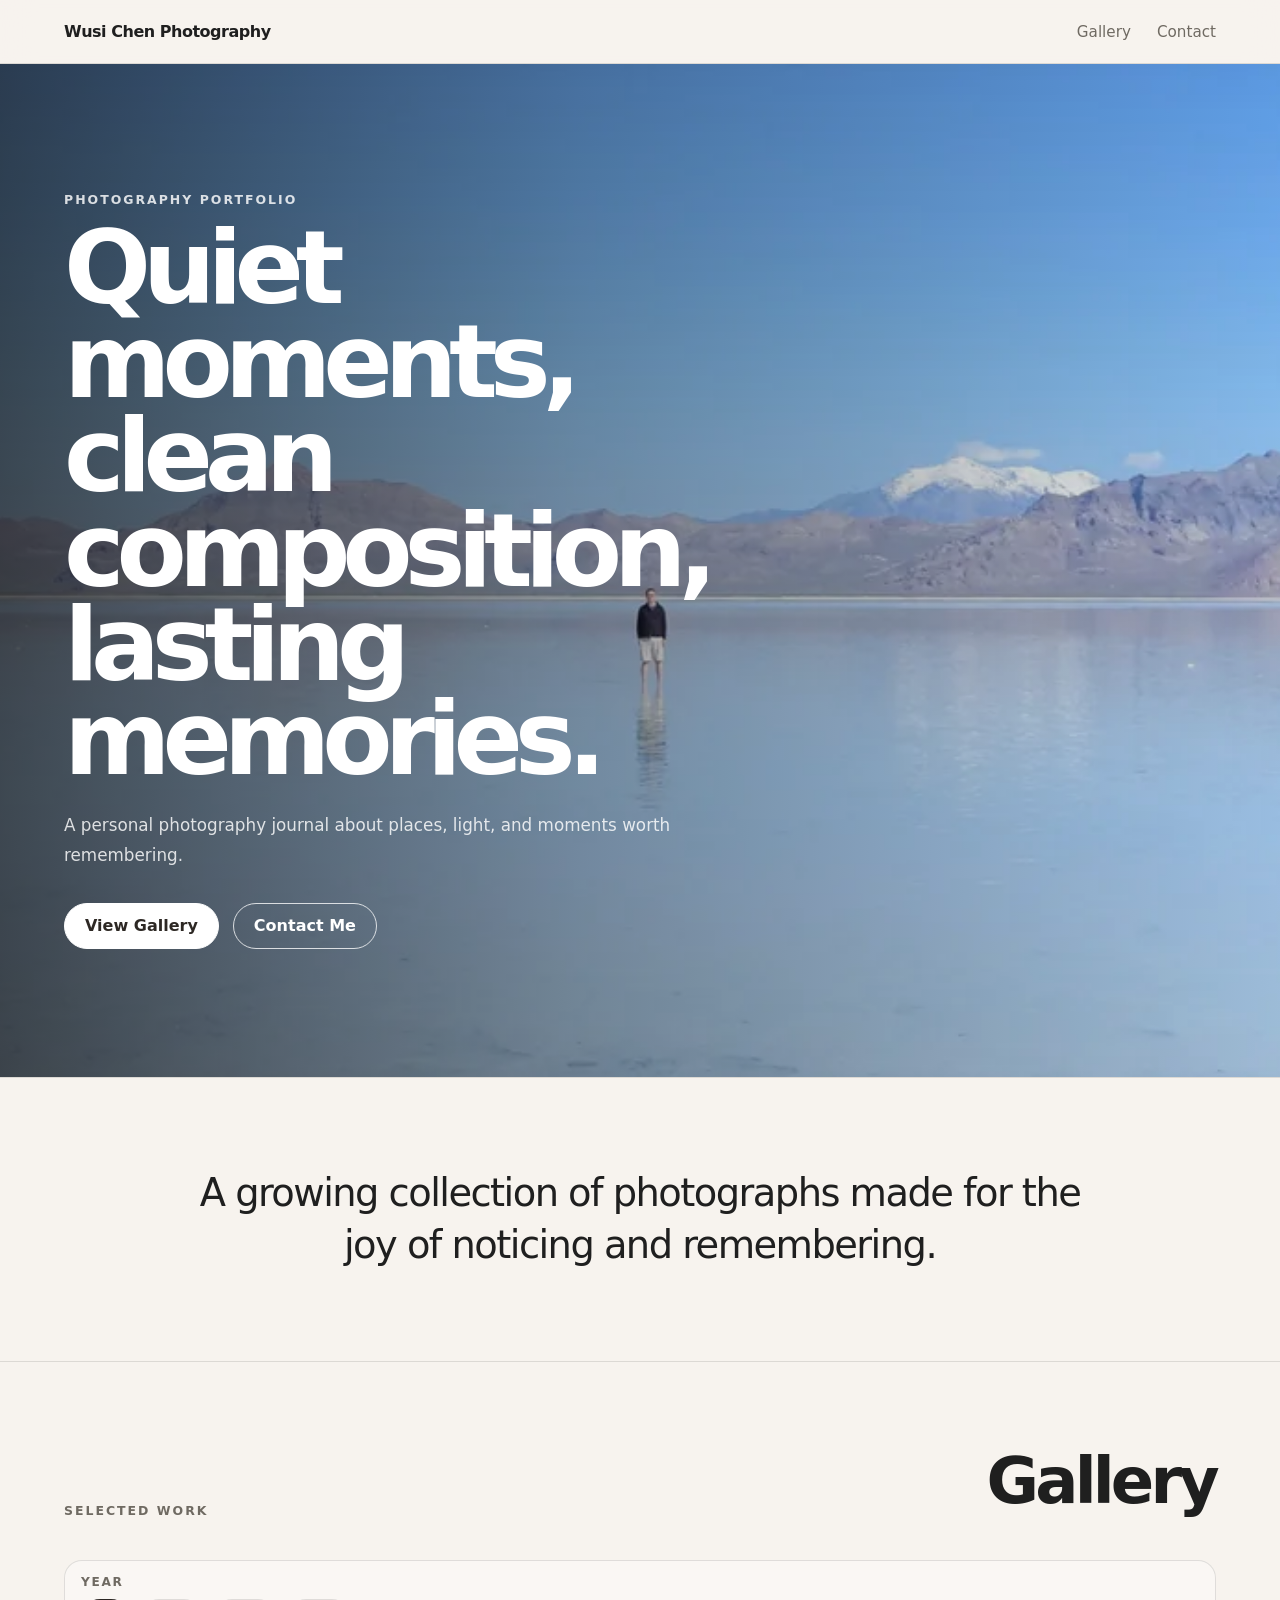
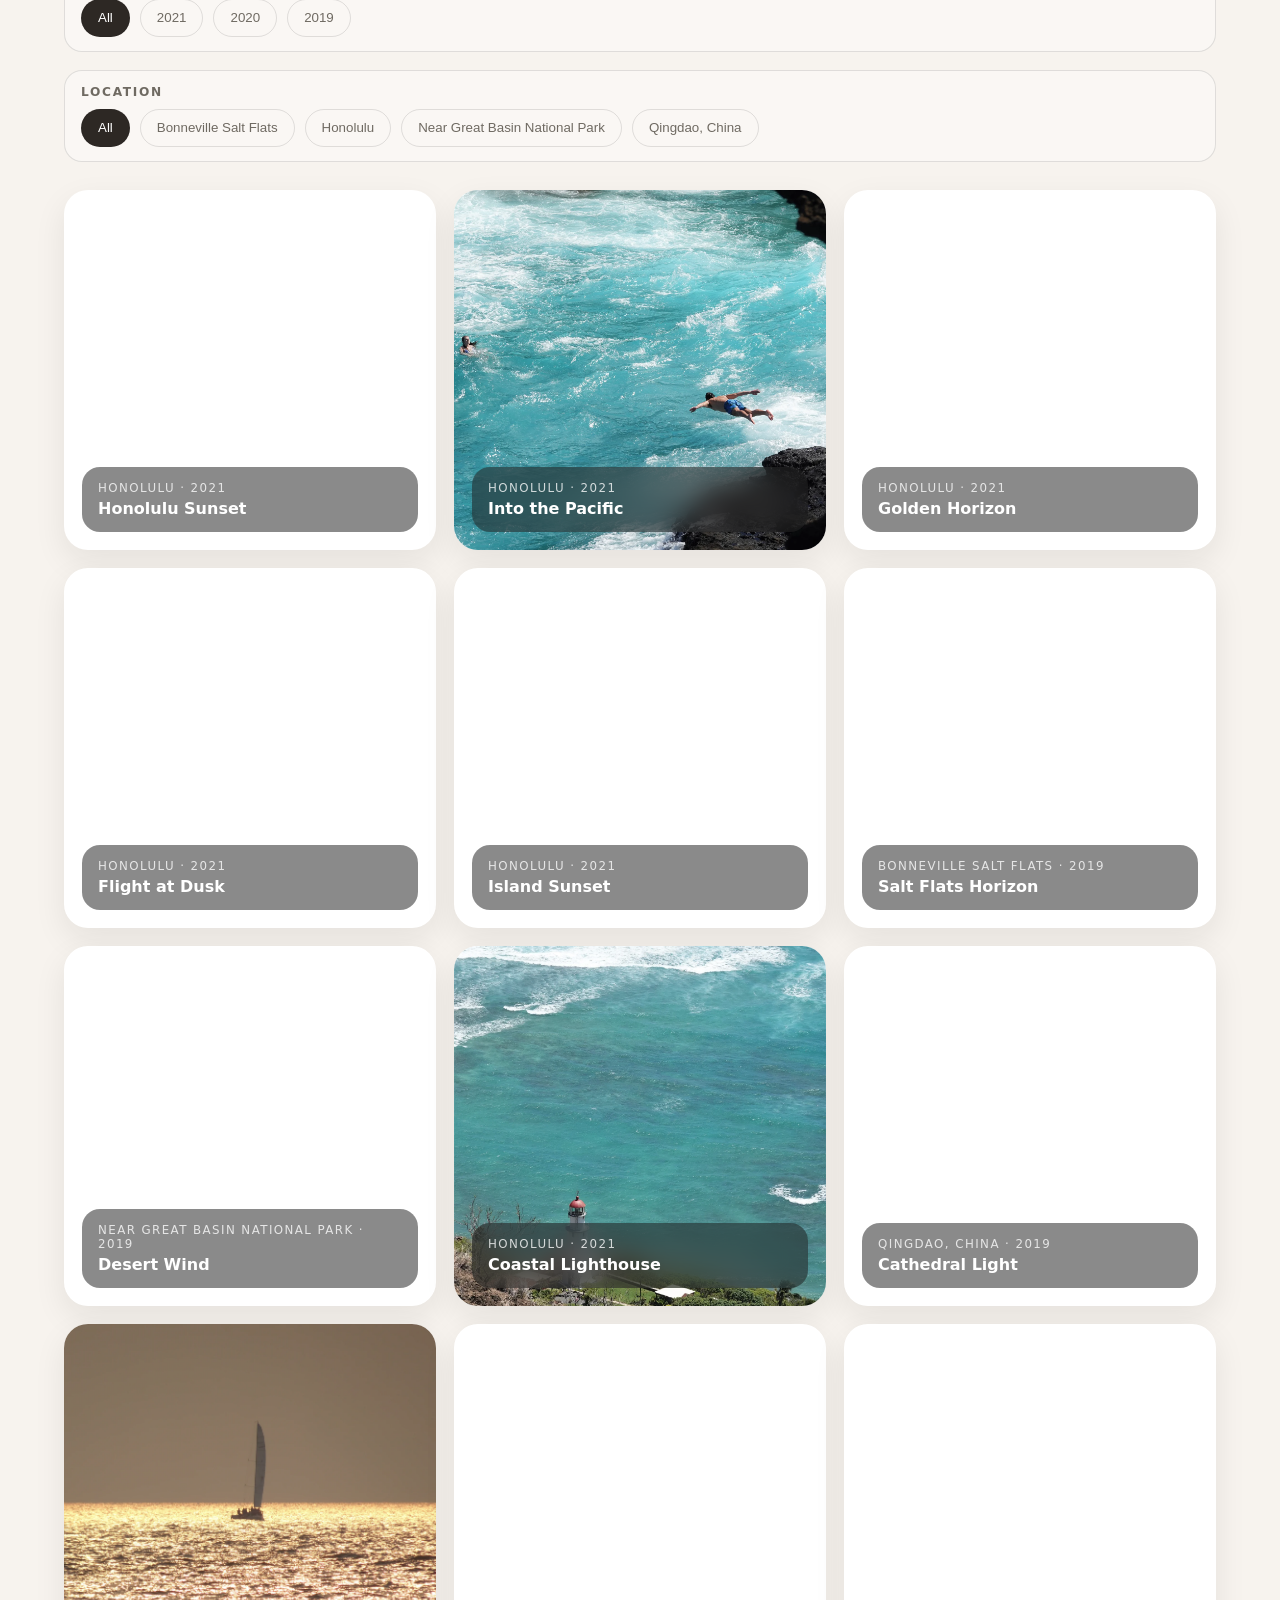
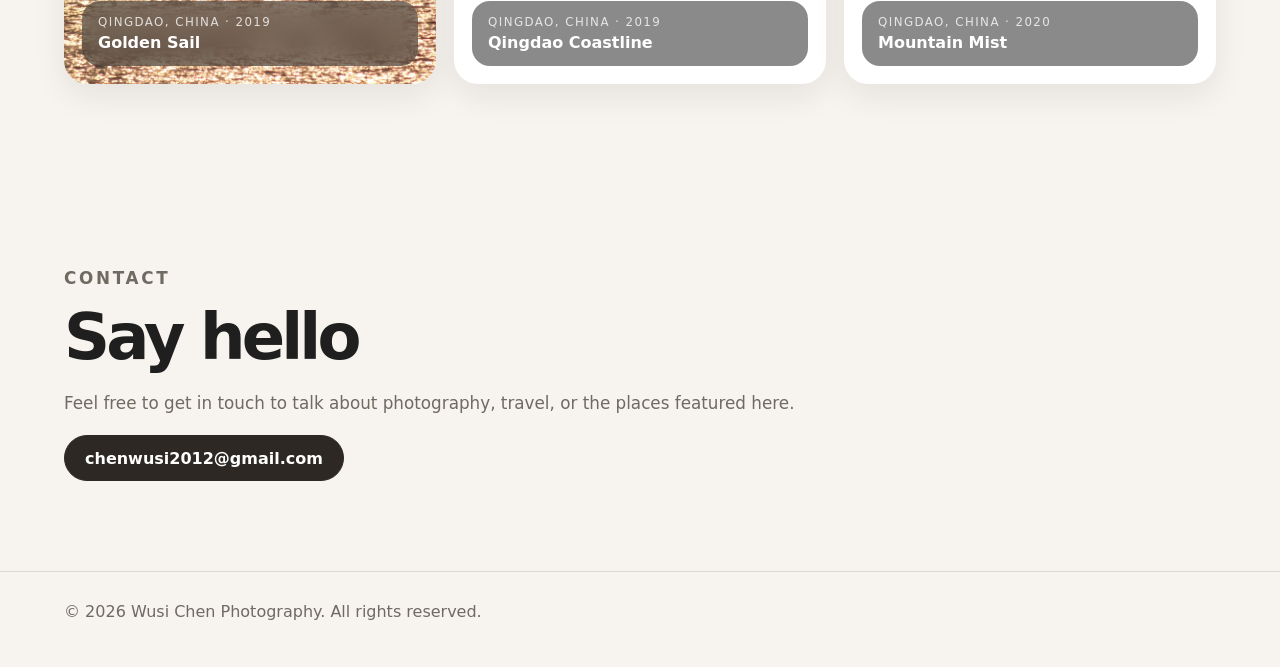
==== commit 40686356: "Add photos" ====
--- a/docs/index.html
+++ b/docs/index.html
@@ -13,13 +13,13 @@
     <button class="nav-toggle" aria-label="Open menu">☰</button>
     <nav class="nav">
       <a href="#gallery">Gallery</a>
-      <a href="#about">About</a>
       <a href="#contact">Contact</a>
     </nav>
   </header>
 
   <main id="home">
     <section class="hero">
+      <img class="hero-cover" src="assets/photos/DSC05380.webp" alt="A wide blue view across Bonneville Salt Flats with distant mountains" fetchpriority="high" />
       <div class="hero-content">
         <p class="eyebrow">Photography Portfolio</p>
         <h1>Quiet moments, clean composition, lasting memories.</h1>
@@ -30,9 +30,6 @@
           <a class="button primary" href="#gallery">View Gallery</a>
           <a class="button secondary" href="#contact">Contact Me</a>
         </div>
-      </div>
-      <div class="hero-image">
-        <img src="assets/photos/DSC02413.webp" alt="Palm trees silhouetted against a vivid Honolulu sunset" fetchpriority="high" />
       </div>
     </section>
 
@@ -68,29 +65,13 @@
       <p class="gallery-message" hidden></p>
     </section>
 
-    <section id="about" class="section split">
-      <div>
-        <p class="eyebrow">About</p>
-        <h2>Behind the camera</h2>
-      </div>
-      <div class="copy">
-        <p>
-          I photograph everyday scenes with a focus on light, atmosphere, and natural emotion.
-          My favorite images are simple: a clean background, a meaningful expression, and a moment that feels real.
-        </p>
-        <p>
-          Photography is a personal interest—a way to slow down, pay attention, and keep a visual record of the places I visit.
-        </p>
-      </div>
-    </section>
-
     <section id="contact" class="section contact">
       <p class="eyebrow">Contact</p>
       <h2>Say hello</h2>
       <p>
         Feel free to get in touch to talk about photography, travel, or the places featured here.
       </p>
-      <a class="button primary" href="mailto:your-email@example.com">your-email@example.com</a>
+      <a class="button primary" href="mailto:chenwusi2012@gmail.com">chenwusi2012@gmail.com</a>
     </section>
   </main>
 
--- a/docs/style.css
+++ b/docs/style.css
@@ -77,14 +77,39 @@
 }
 
 .hero {
-  display: grid;
-  grid-template-columns: 1fr minmax(320px, 560px);
-  align-items: center;
-  gap: clamp(30px, 6vw, 80px);
-  padding: clamp(56px, 8vw, 110px) clamp(20px, 5vw, 72px);
+  position: relative;
+  min-height: clamp(520px, 78vh, 820px);
+  display: flex;
+  align-items: end;
+  overflow: hidden;
+  padding: clamp(80px, 10vw, 140px) clamp(20px, 5vw, 72px);
+  color: #fff;
+  background: var(--accent-dark);
+}
+
+.hero::after {
+  content: "";
+  position: absolute;
+  inset: 0;
+  background: linear-gradient(
+    90deg,
+    rgba(20, 18, 16, 0.72) 0%,
+    rgba(20, 18, 16, 0.38) 45%,
+    rgba(20, 18, 16, 0.08) 100%
+  );
+}
+
+.hero-cover {
+  position: absolute;
+  inset: 0;
+  height: 100%;
+  object-fit: cover;
+  object-position: center;
 }
 
 .hero-content {
+  position: relative;
+  z-index: 1;
   max-width: 720px;
 }
 
@@ -127,6 +152,11 @@
   color: var(--muted);
   font-size: 1.05rem;
   line-height: 1.8;
+}
+
+.hero .eyebrow,
+.hero .hero-text {
+  color: rgba(255, 255, 255, 0.82);
 }
 
 .hero-actions {
@@ -162,10 +192,15 @@
   color: var(--accent-dark);
 }
 
-.hero-image {
-  overflow: hidden;
-  border-radius: 32px;
-  box-shadow: var(--shadow);
+.hero .button.primary {
+  color: var(--accent-dark);
+  background: #fff;
+  border-color: #fff;
+}
+
+.hero .button.secondary {
+  color: #fff;
+  border-color: rgba(255, 255, 255, 0.78);
 }
 
 .section {
@@ -387,14 +422,9 @@
 }
 
 @media (max-width: 900px) {
-  .hero,
   .split,
   .gallery-grid {
     grid-template-columns: 1fr;
-  }
-
-  .hero-image {
-    order: -1;
   }
 
   .photo-card {
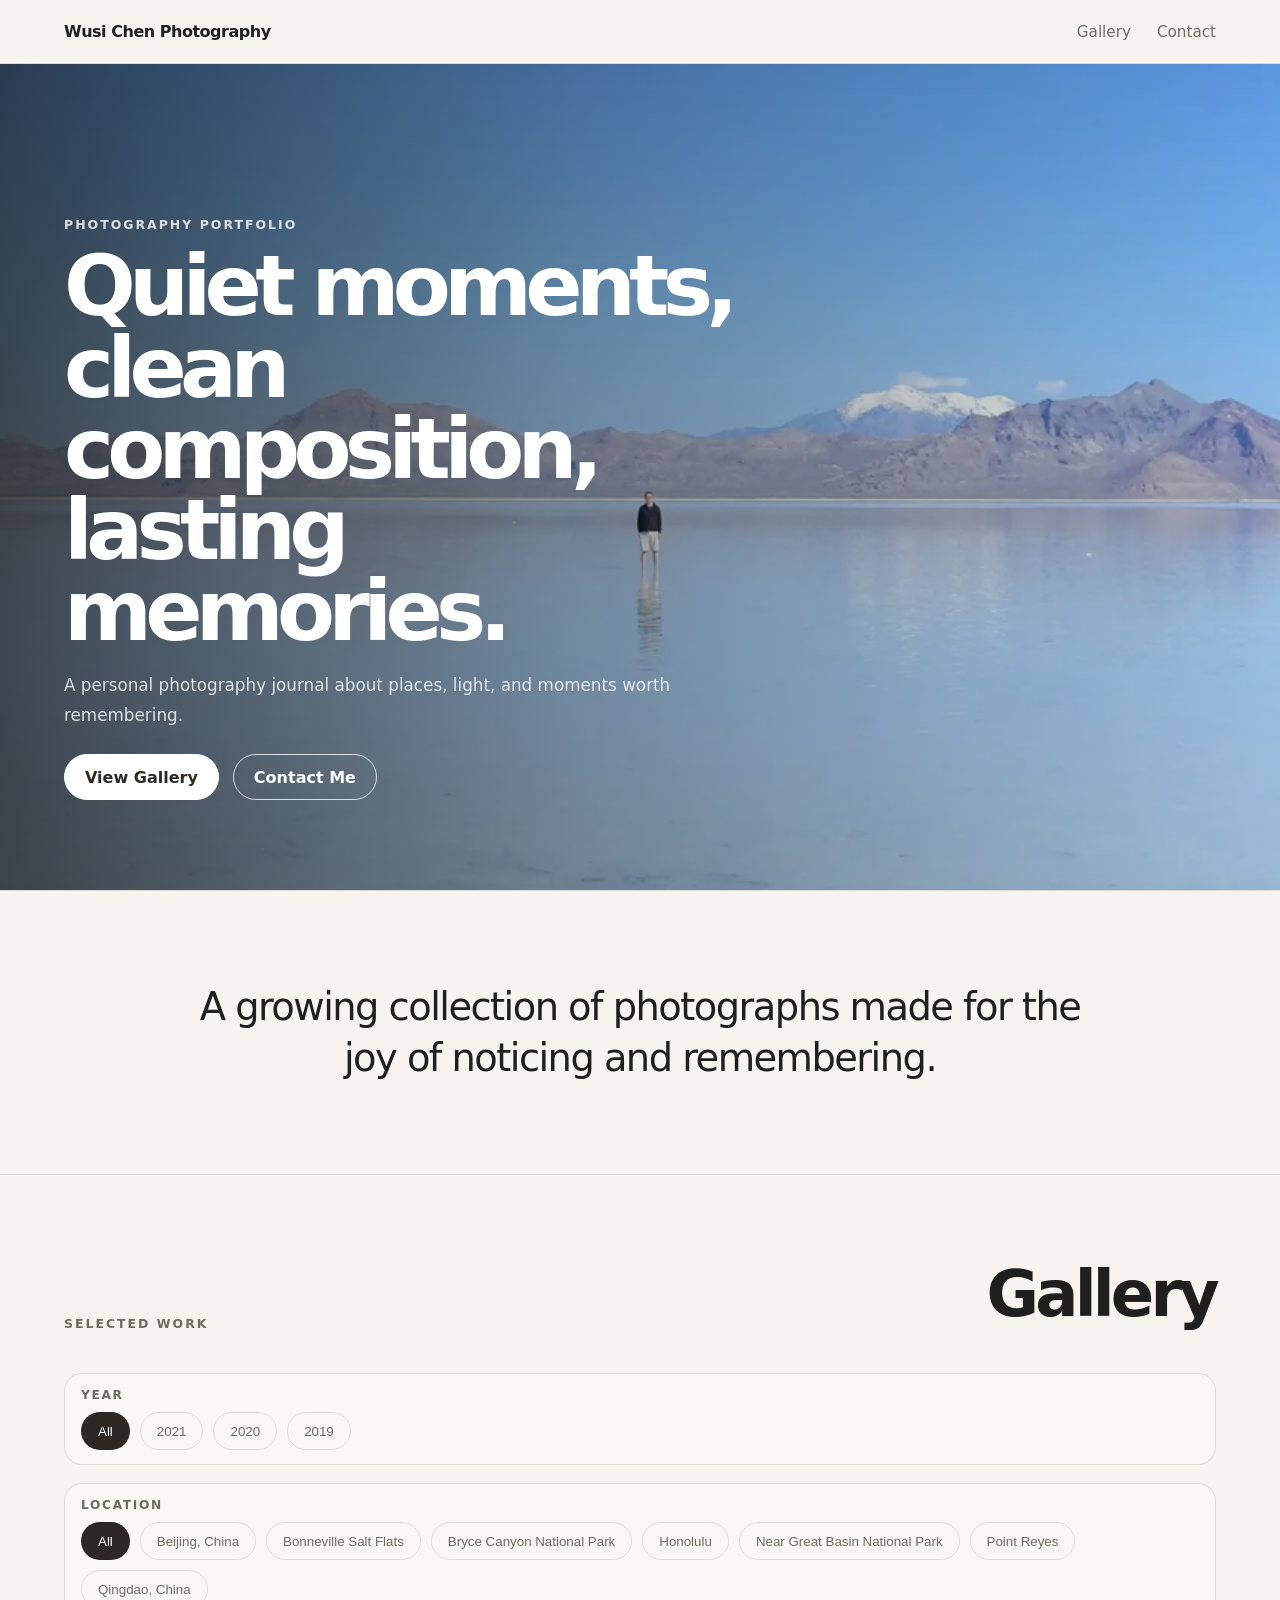
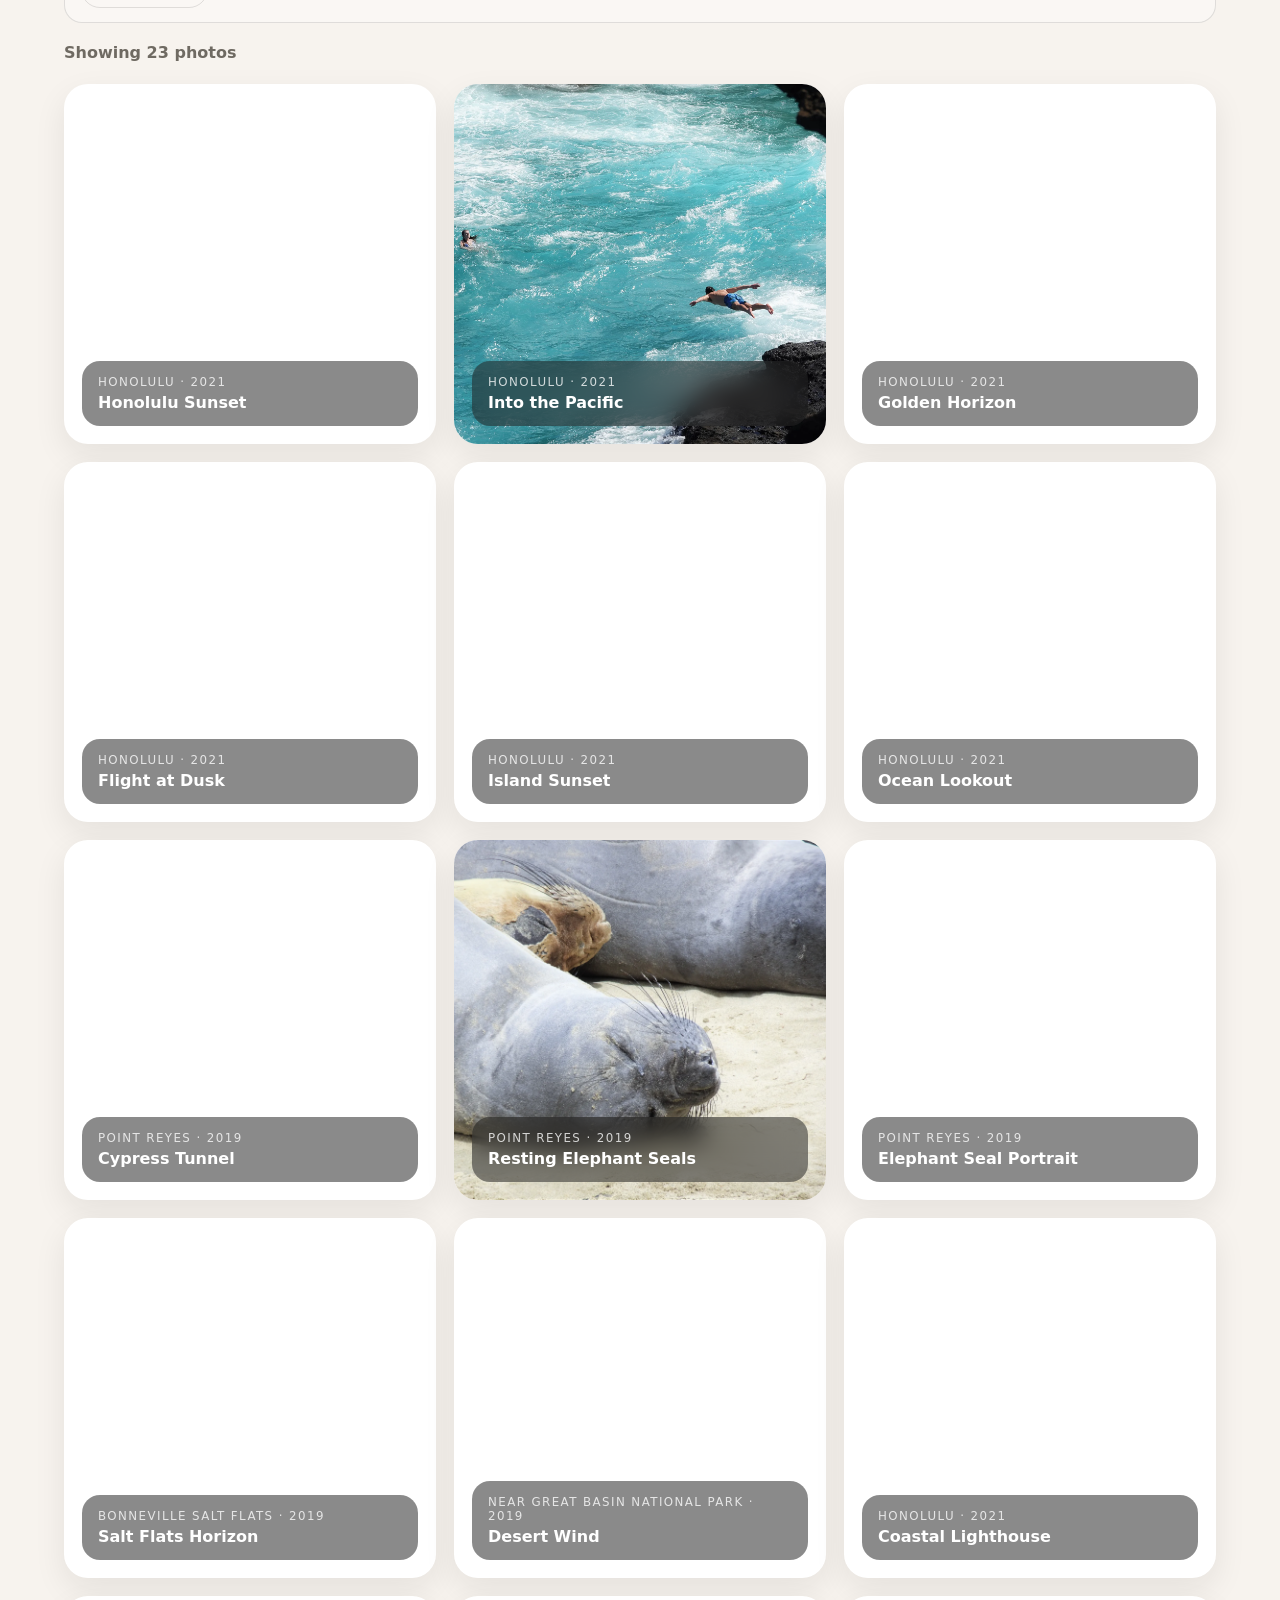
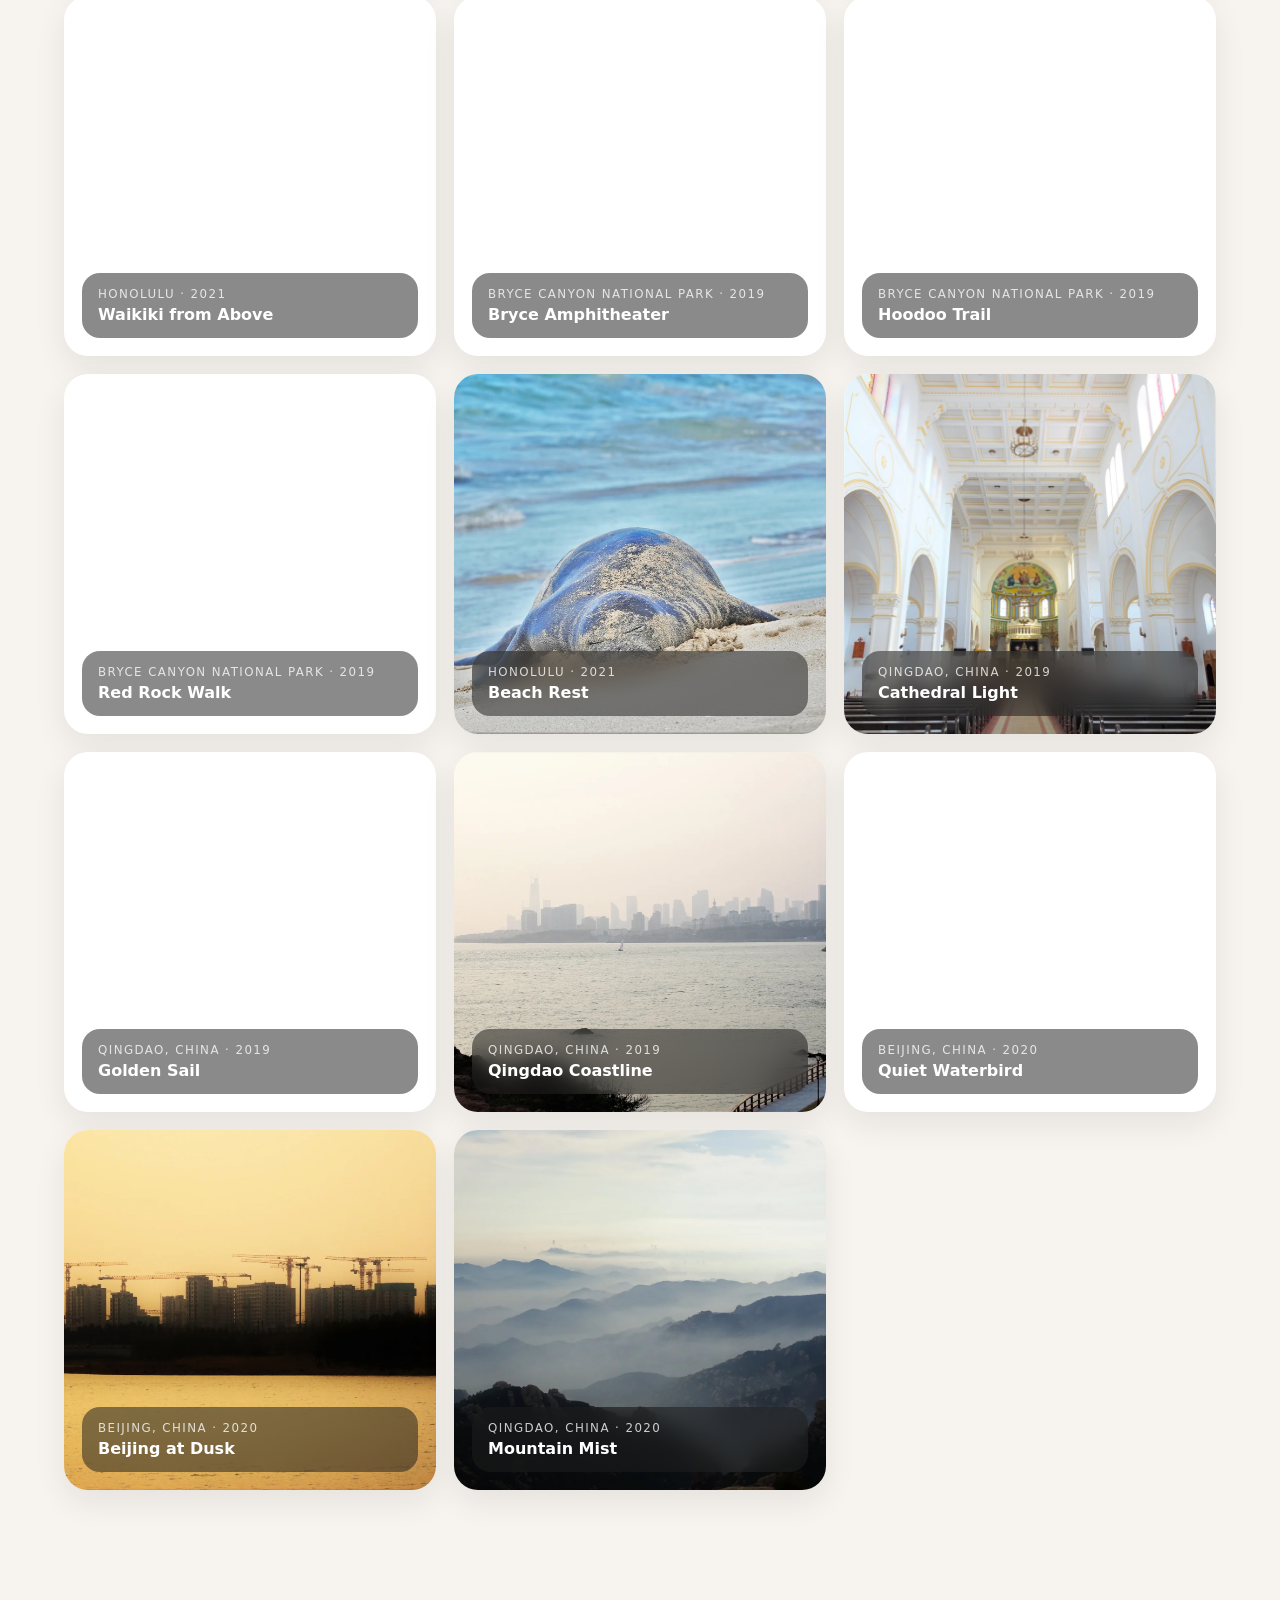
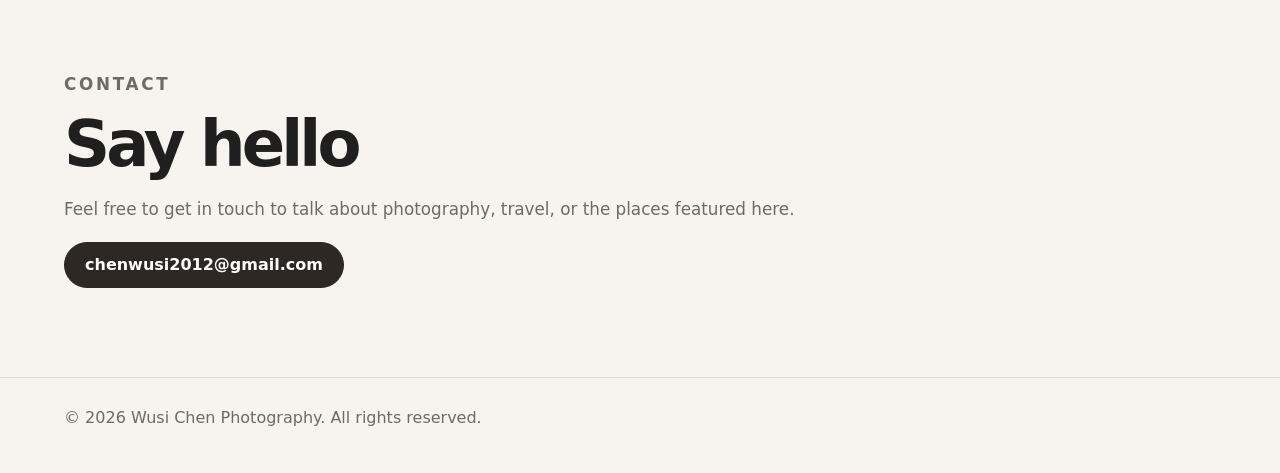
==== commit 8a1c436a: "Add photo counter" ====
--- a/docs/index.html
+++ b/docs/index.html
@@ -59,6 +59,7 @@
           </div>
         </div>
       </div>
+      <p class="gallery-count" aria-live="polite">Showing 0 photos</p>
 
       <div class="gallery-grid">
       </div>
--- a/docs/style.css
+++ b/docs/style.css
@@ -78,11 +78,11 @@
 
 .hero {
   position: relative;
-  min-height: clamp(520px, 78vh, 820px);
+  min-height: calc(100vh - 74px);
   display: flex;
   align-items: end;
   overflow: hidden;
-  padding: clamp(80px, 10vw, 140px) clamp(20px, 5vw, 72px);
+  padding: clamp(48px, 7vw, 92px) clamp(20px, 5vw, 72px);
   color: #fff;
   background: var(--accent-dark);
 }
@@ -127,9 +127,9 @@
 }
 
 h1 {
-  margin-bottom: 24px;
-  font-size: clamp(3rem, 8vw, 7.4rem);
-  line-height: 0.92;
+  margin-bottom: 18px;
+  font-size: clamp(2.8rem, 6.6vw, 6.2rem);
+  line-height: 0.96;
   letter-spacing: -0.08em;
 }
 
@@ -163,7 +163,7 @@
   display: flex;
   flex-wrap: wrap;
   gap: 14px;
-  margin-top: 32px;
+  margin-top: 24px;
 }
 
 .button {
@@ -272,6 +272,12 @@
 .filter:hover {
   color: #fff;
   background: var(--accent-dark);
+}
+
+.gallery-count {
+  margin: -8px 0 22px;
+  color: var(--muted);
+  font-weight: 700;
 }
 
 .gallery-grid {
@@ -466,7 +472,7 @@
   }
 
   h1 {
-    font-size: clamp(2.5rem, 17vw, 4.8rem);
+    font-size: clamp(2.35rem, 14vw, 4.1rem);
   }
 
   .hero-actions {
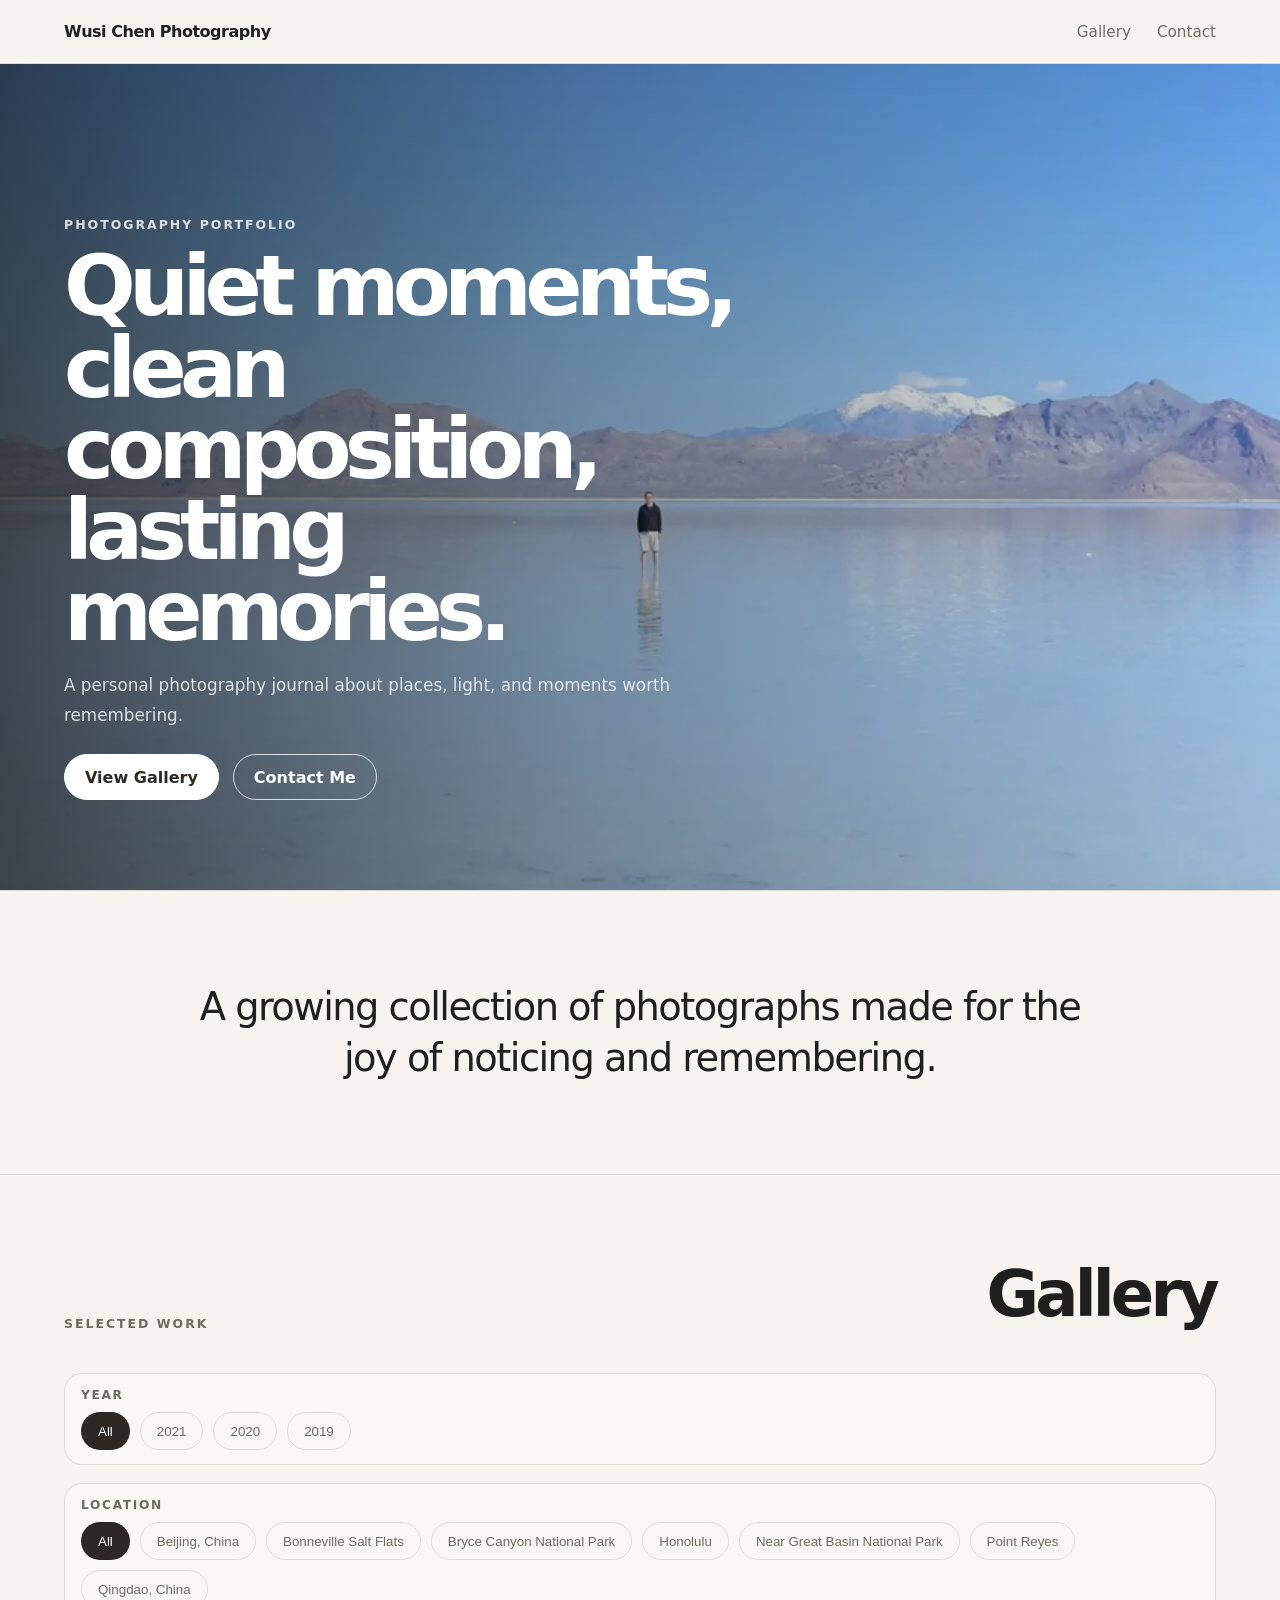
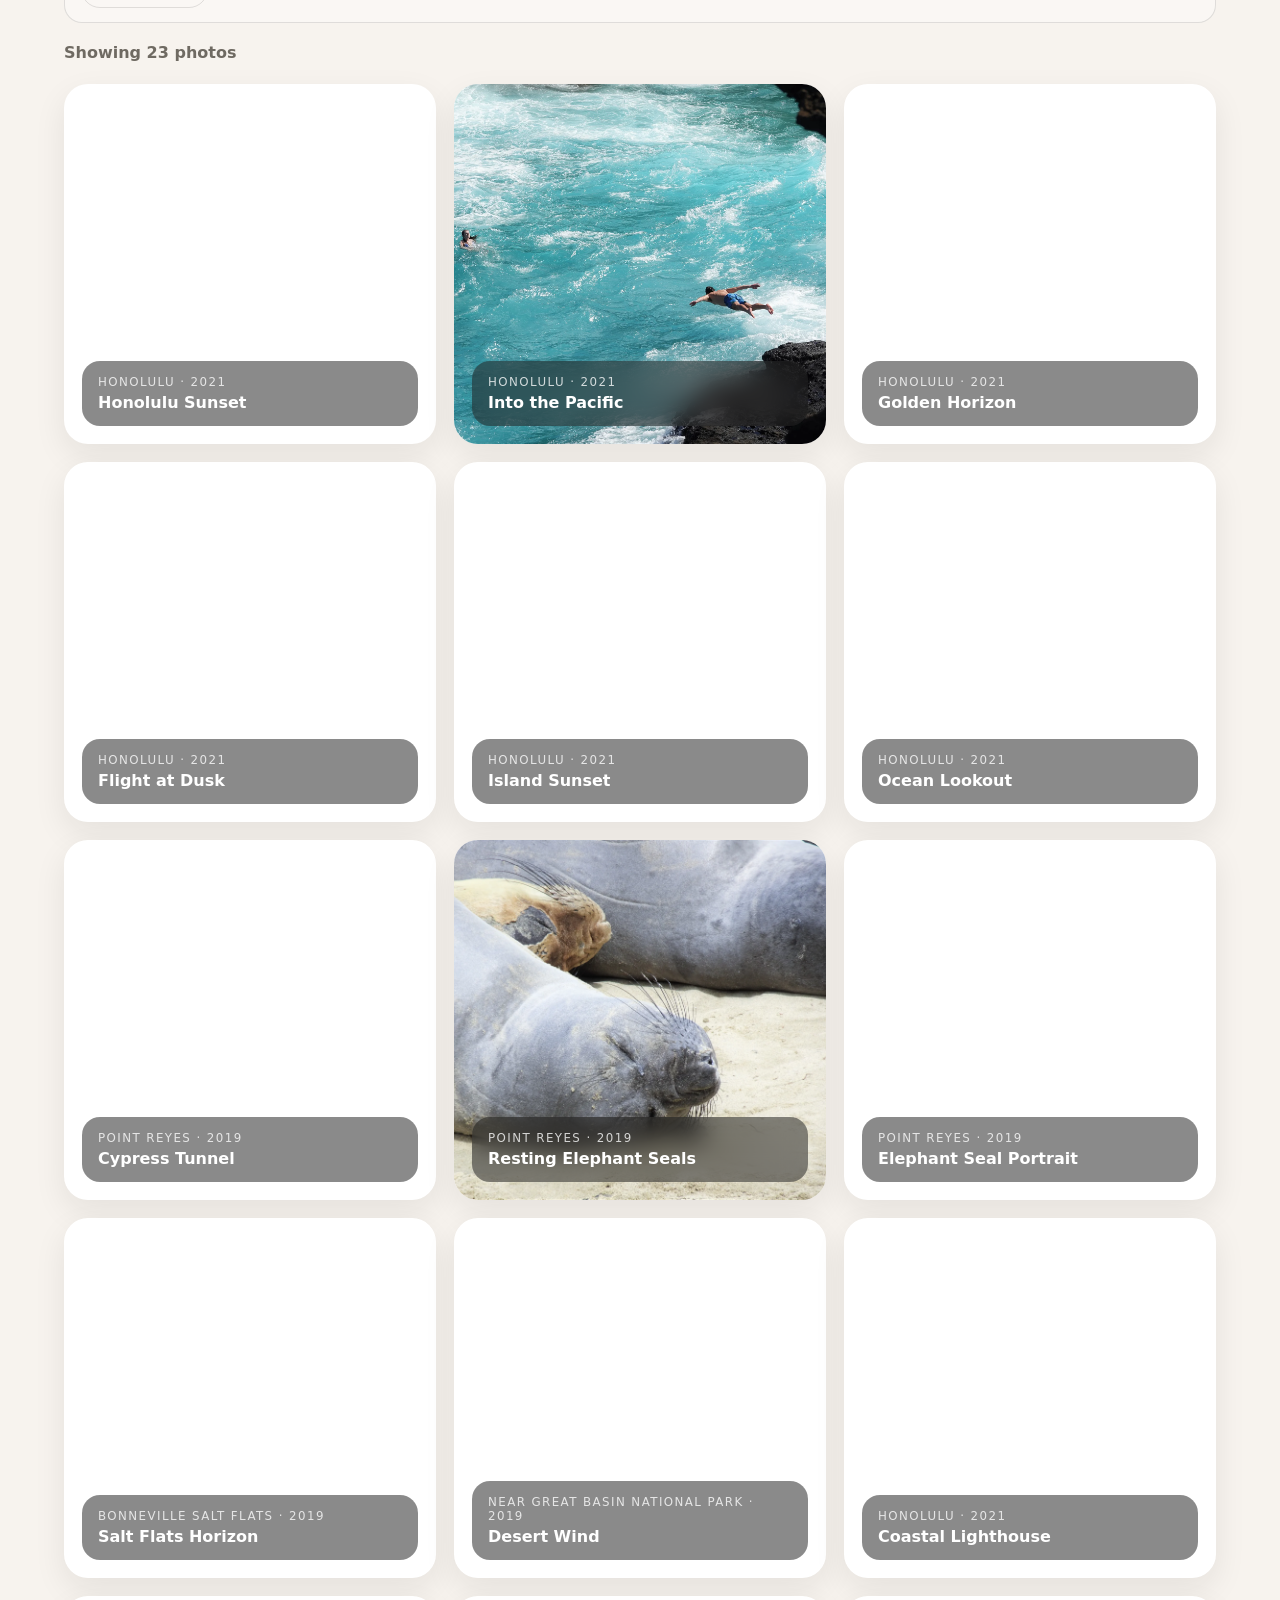
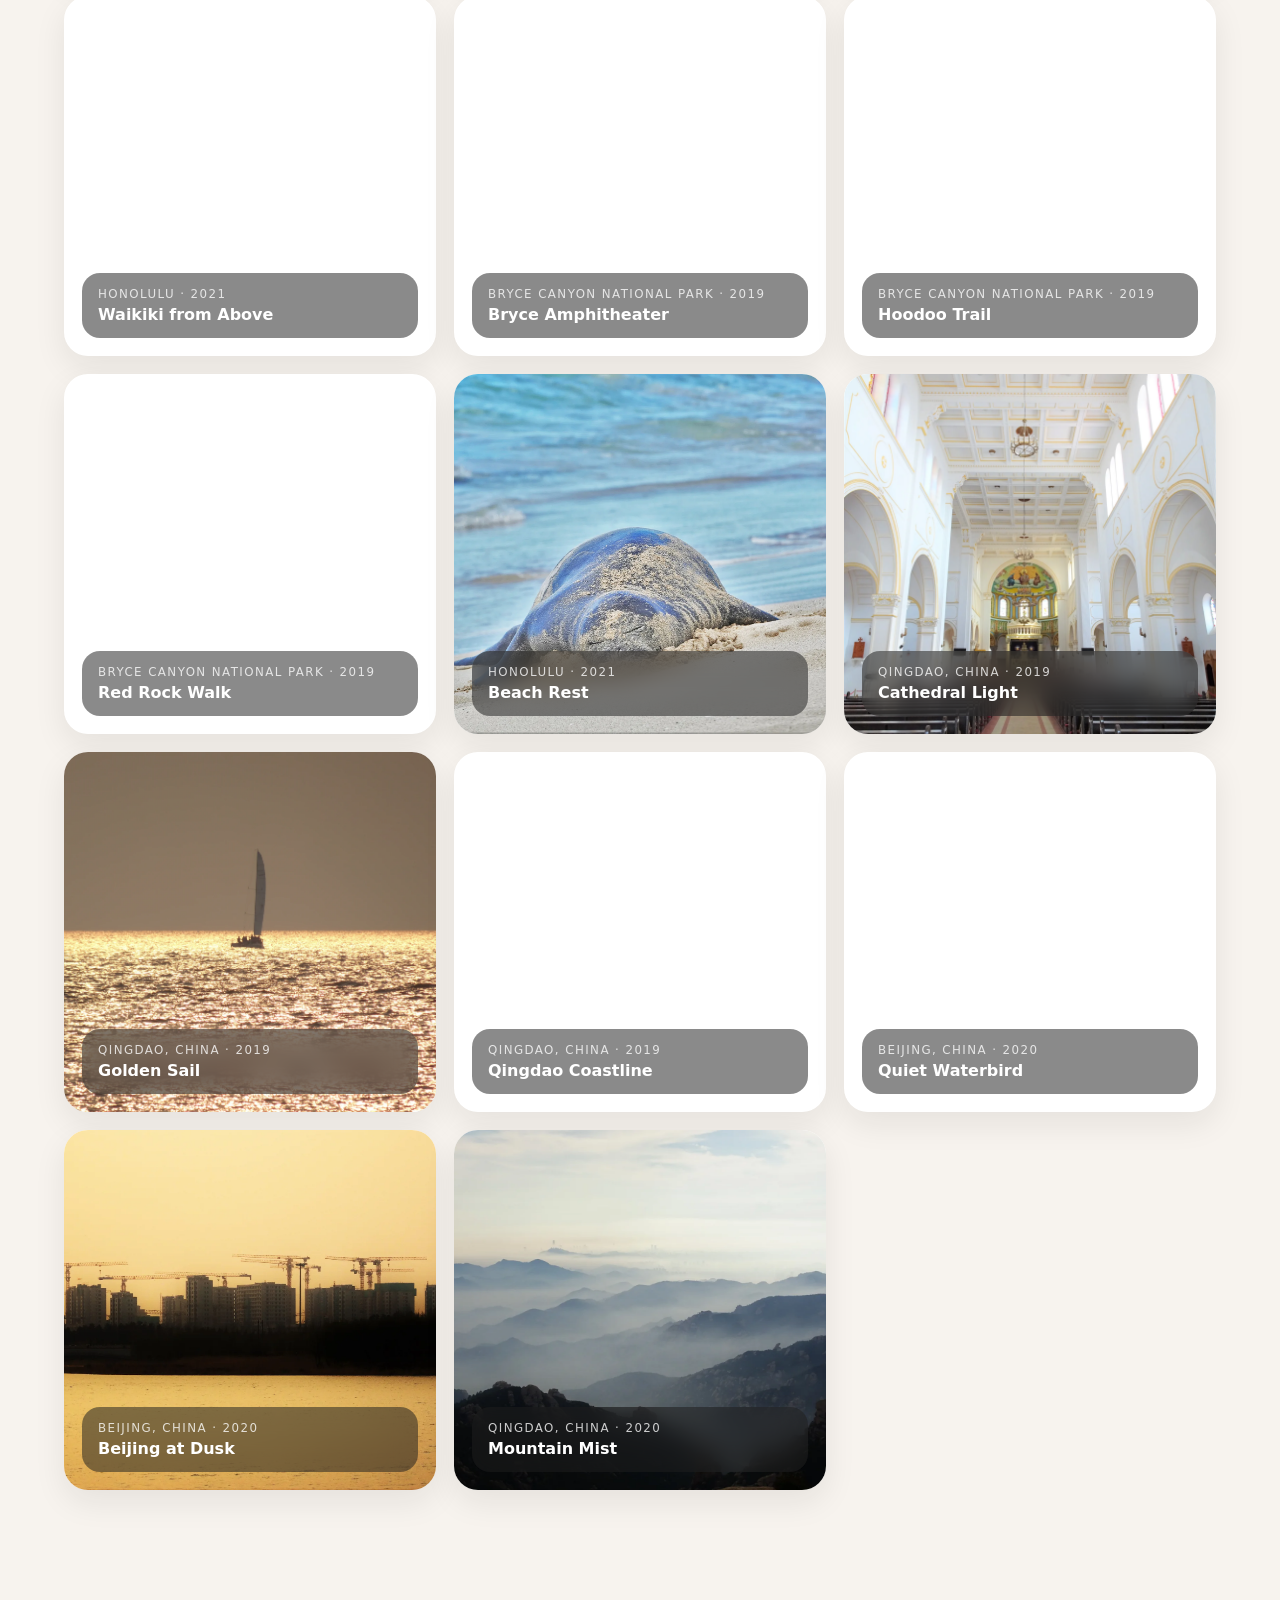
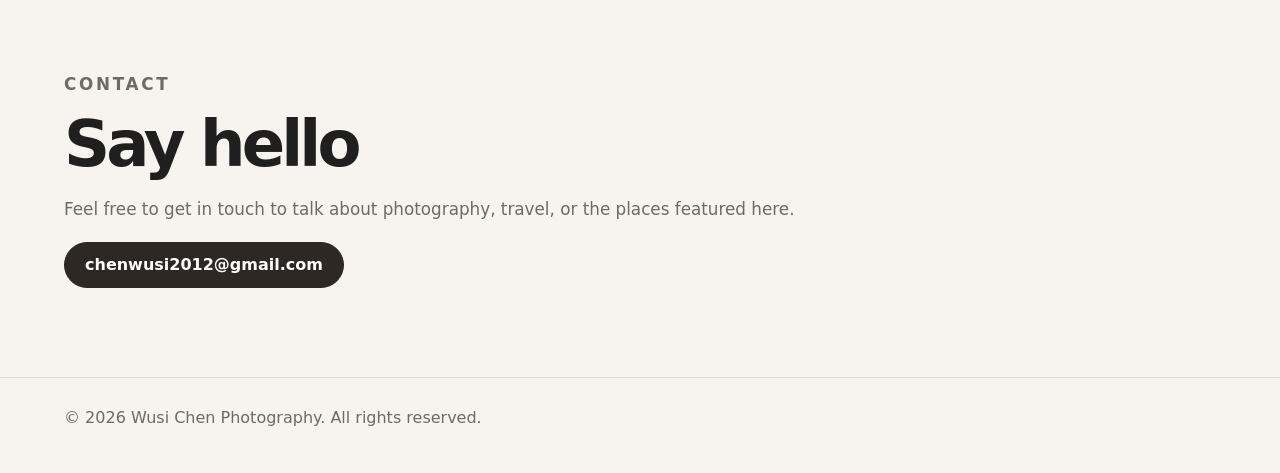
==== commit 02a46d0f: "Update photo display" ====
--- a/docs/index.html
+++ b/docs/index.html
@@ -82,10 +82,13 @@
 
   <div class="lightbox" role="dialog" aria-modal="true" aria-label="Photo preview" hidden>
     <button class="lightbox-close" type="button" aria-label="Close photo preview">&times;</button>
+    <button class="lightbox-nav lightbox-prev" type="button" aria-label="View previous photo">&#8249;</button>
     <figure class="lightbox-content">
+      <p class="lightbox-counter"></p>
       <img class="lightbox-image" src="" alt="" />
       <figcaption class="lightbox-caption"></figcaption>
     </figure>
+    <button class="lightbox-nav lightbox-next" type="button" aria-label="View next photo">&#8250;</button>
   </div>
 
   <script src="script.js"></script>
--- a/docs/style.css
+++ b/docs/style.css
@@ -390,6 +390,13 @@
   margin: 0;
 }
 
+.lightbox-counter {
+  margin: 0 0 14px;
+  color: #fff;
+  text-align: center;
+  font-weight: 700;
+}
+
 .lightbox-image {
   max-width: 100%;
   max-height: 80vh;
@@ -424,6 +431,41 @@
 .lightbox-close:hover,
 .lightbox-close:focus-visible {
   background: rgba(255, 255, 255, 0.22);
+  outline: none;
+}
+
+.lightbox-nav {
+  position: absolute;
+  top: 50%;
+  display: grid;
+  place-items: center;
+  width: clamp(46px, 6vw, 64px);
+  height: clamp(46px, 6vw, 64px);
+  border: 1px solid rgba(255, 255, 255, 0.35);
+  border-radius: 50%;
+  color: #fff;
+  background: rgba(255, 255, 255, 0.12);
+  font-size: clamp(2.2rem, 5vw, 4rem);
+  line-height: 1;
+  cursor: pointer;
+  transform: translateY(-50%);
+}
+
+.lightbox-nav[hidden] {
+  display: none;
+}
+
+.lightbox-prev {
+  left: clamp(14px, 3vw, 36px);
+}
+
+.lightbox-next {
+  right: clamp(14px, 3vw, 36px);
+}
+
+.lightbox-nav:hover,
+.lightbox-nav:focus-visible {
+  background: rgba(255, 255, 255, 0.24);
   outline: none;
 }
 
